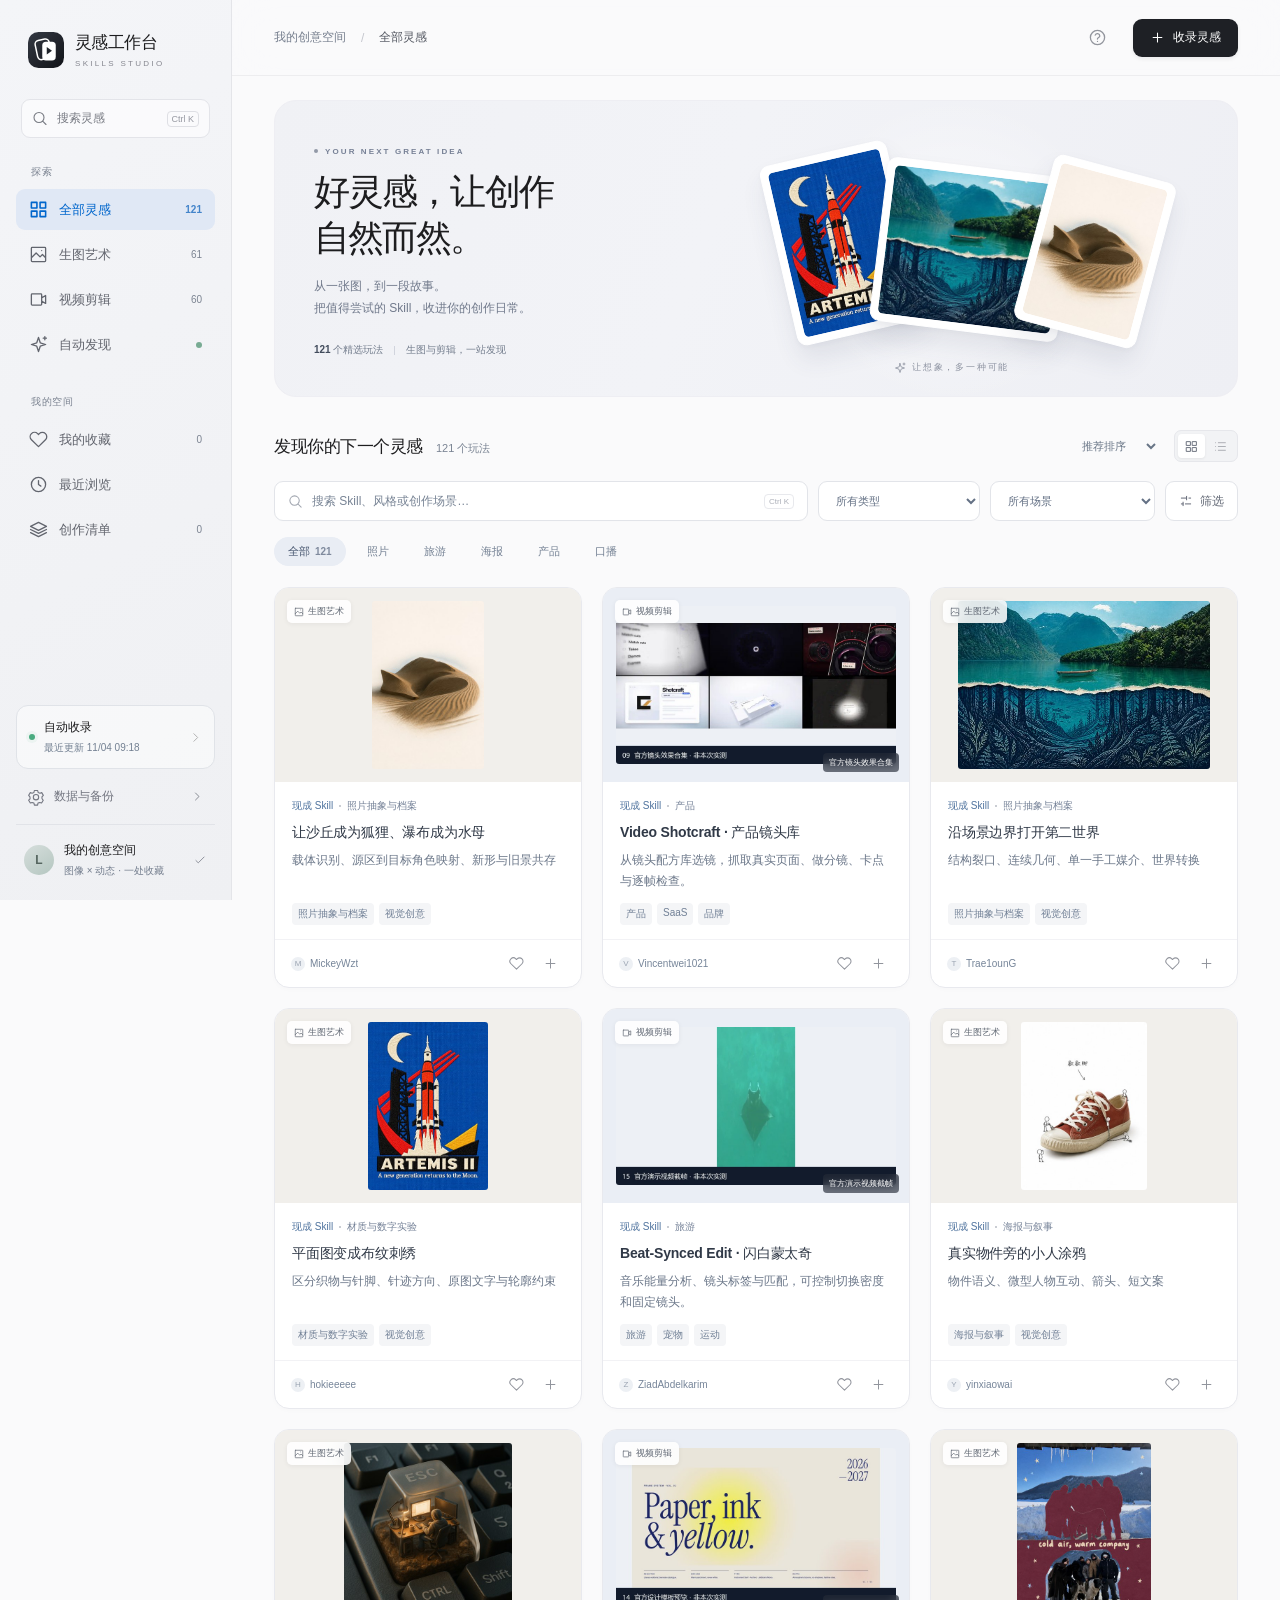
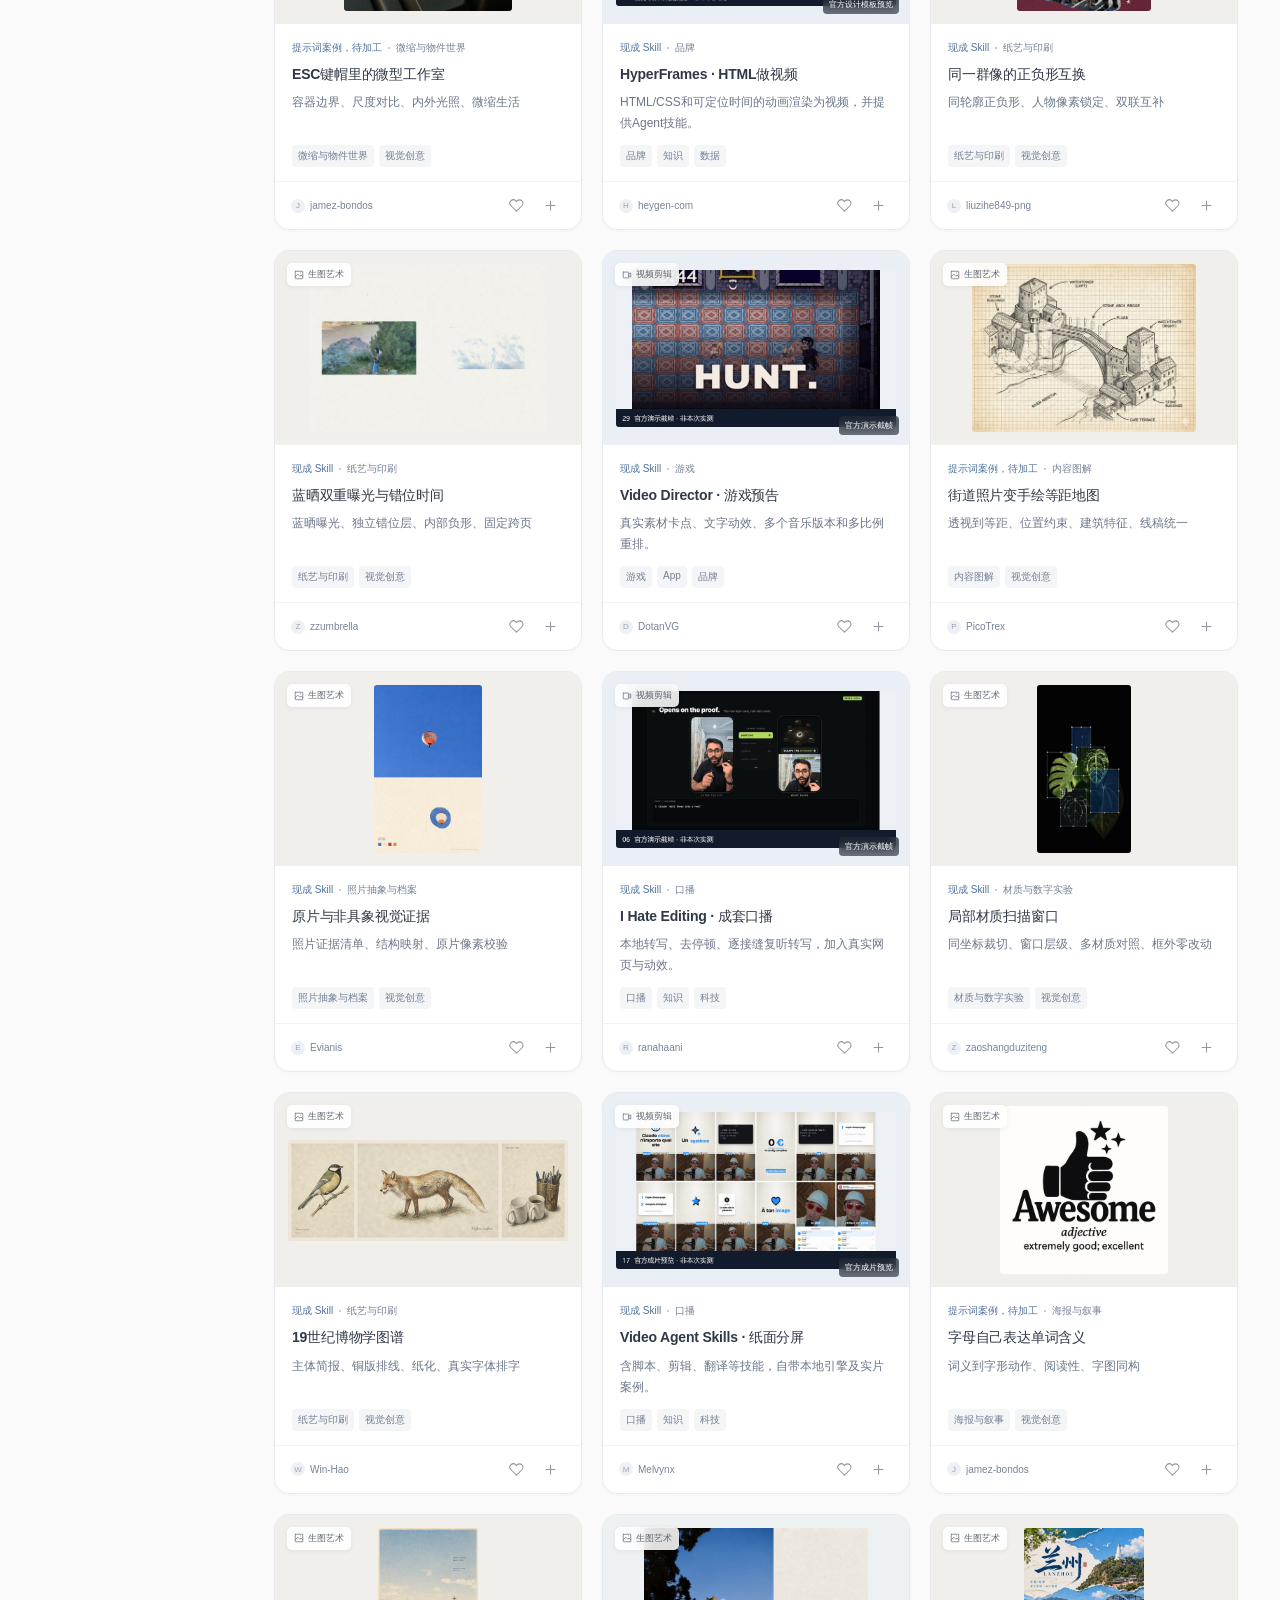
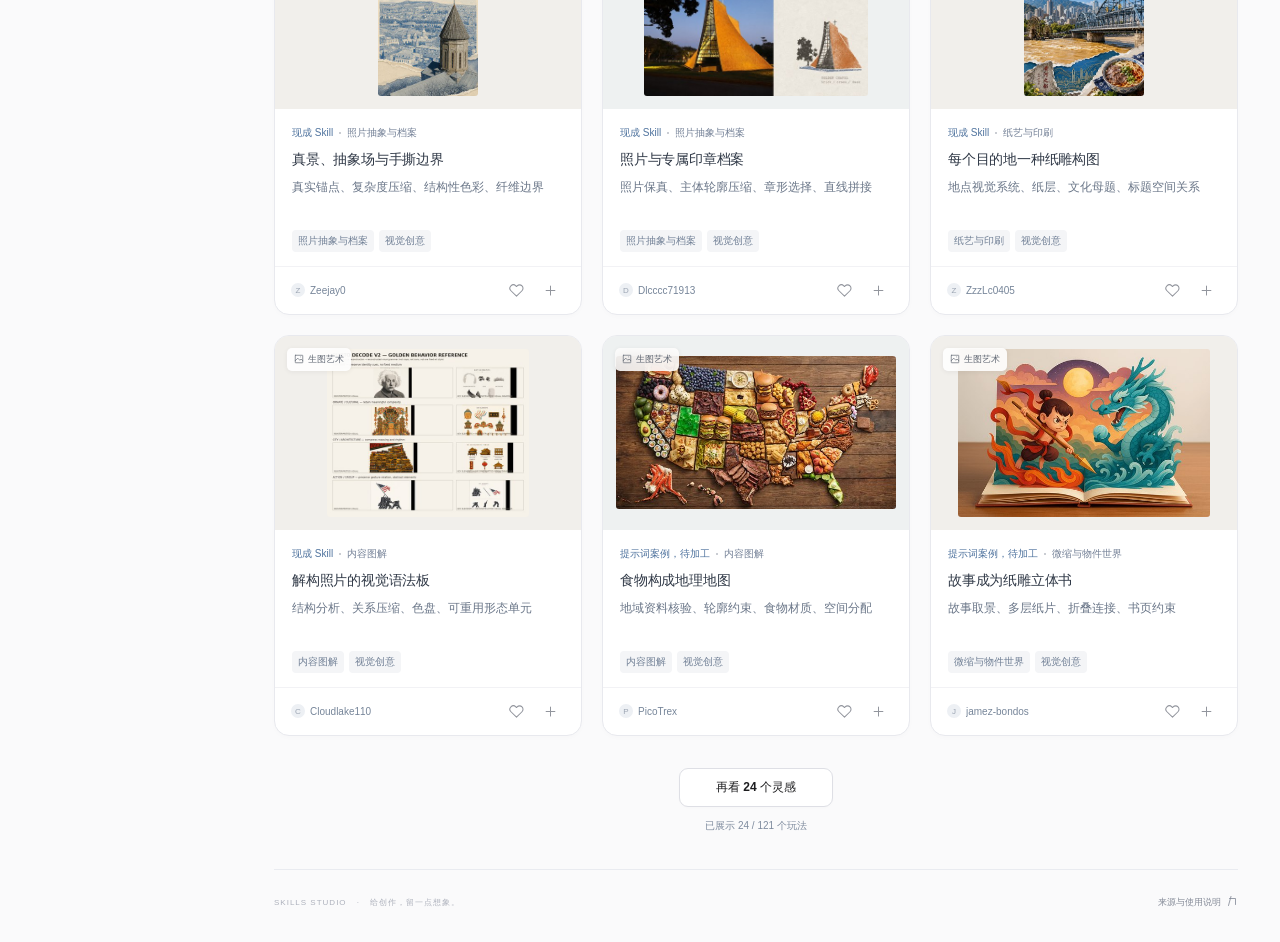
==== docs/index.html @ 3c9a27c2 "Launch Inspiration Studio: unified image and video skills library" ====
<!doctype html>
<html lang="zh-CN">
<head>
  <meta charset="utf-8"><meta name="viewport" content="width=device-width, initial-scale=1">
  <meta name="theme-color" content="#f6f7f9"><meta name="description" content="生图与视频剪辑，一站收录。发现创意，收藏灵感，把喜欢的玩法带进下一次创作。">
  <title>灵感工作台 · Skills Studio</title>
  <link rel="icon" href="assets/mark.svg" type="image/svg+xml"><link rel="stylesheet" href="styles.css">
</head>
<body>
  <a class="skip" href="#main">跳到资源列表</a>
  <div id="sidebar-backdrop"></div>
  <aside class="sidebar" id="sidebar" aria-label="工作台导航">
    <a class="brand" href="#all"><img src="assets/mark.svg" width="36" height="36" alt=""><span>灵感工作台<small>SKILLS STUDIO</small></span></a>
    <button class="nav-search" id="sidebar-search"><span data-icon="search"></span><span>搜索灵感</span><kbd>Ctrl K</kbd></button>
    <p class="nav-label">探索</p>
    <nav id="primary-nav">
      <a href="#all" data-nav="all"><span data-icon="grid"></span>全部灵感<span class="nav-count" id="count-all">—</span></a>
      <a href="#image" data-nav="image"><span data-icon="image"></span>生图艺术<span class="nav-count" id="count-image">—</span></a>
      <a href="#video" data-nav="video"><span data-icon="video"></span>视频剪辑<span class="nav-count" id="count-video">—</span></a>
      <a href="#discover" data-nav="discover"><span data-icon="sparkles"></span>自动发现<span class="discovery-dot"></span></a>
    </nav>
    <p class="nav-label">我的空间</p>
    <nav>
      <a href="#favorites" data-nav="favorites"><span data-icon="heart"></span>我的收藏<span class="nav-count" id="count-favorites">0</span></a>
      <a href="#history" data-nav="history"><span data-icon="clock"></span>最近浏览</a>
      <a href="#workflow" data-nav="workflow"><span data-icon="layers"></span>创作清单<span class="nav-count" id="count-workflow">0</span></a>
    </nav>
    <div class="sidebar-bottom">
      <button id="collector-nav" class="collector-mini"><span class="status-light"></span><span>自动收录<small id="sidebar-sync">读取运行记录…</small></span><span data-icon="chevron"></span></button>
      <button class="settings-nav" id="settings-open"><span data-icon="settings"></span>数据与备份<span data-icon="chevron"></span></button>
      <div class="workspace-id"><span class="avatar">L</span><span>我的创意空间<small>图像 × 动态 · 一处收藏</small></span><span data-icon="check"></span></div>
    </div>
  </aside>
  <div class="workspace">
    <header class="topbar">
      <div class="breadcrumbs"><button id="menu-toggle" class="icon-button mobile-menu" aria-label="打开导航" aria-expanded="false"><span data-icon="menu"></span></button><span class="crumb-root">我的创意空间</span><span class="crumb-divider">/</span><strong id="breadcrumb">全部灵感</strong></div>
      <div class="top-actions"><button class="icon-button" id="help-open" aria-label="使用帮助"><span data-icon="help"></span></button><button class="primary-button" id="add-open"><span data-icon="plus"></span>收录灵感</button></div>
    </header>
    <main id="main" tabindex="-1">
      <section class="hero" id="hero">
        <div class="hero-copy"><div class="eyebrow"><span></span> YOUR NEXT GREAT IDEA</div><h1>好灵感，让创作<br>自然而然。</h1><p>从一张图，到一段故事。<br>把值得尝试的 Skill，收进你的创作日常。</p><div class="hero-meta"><span><b id="hero-total">121</b> 个精选玩法</span><i></i><span>生图与剪辑，一站发现</span></div></div>
        <div class="hero-art" aria-label="精选灵感作品预览">
          <div class="art-orbit"></div><button class="art-card art-back" data-open="image-11" aria-label="查看布纹刺绣玩法"><img src="assets/image-11.jpg" alt="火箭刺绣海报" fetchpriority="high"></button><button class="art-card art-mid" data-open="image-23" aria-label="查看第二世界玩法"><img src="assets/image-23.jpg" alt="湖泊与抽象森林拼接作品" fetchpriority="high"></button><button class="art-card art-front" data-open="image-22" aria-label="查看沙丘与狐狸玩法"><img src="assets/image-22.jpg" alt="沙丘与狐狸的创意图像" fetchpriority="high"></button><span class="art-caption"><span data-icon="sparkles"></span> 让想象，多一种可能</span>
        </div>
      </section>
      <section class="page-heading" id="page-heading" hidden><div><p class="eyebrow" id="page-eyebrow">YOUR CREATIVE LIBRARY</p><h1 id="page-title">生图艺术</h1><p id="page-description"></p></div><button class="secondary-button" id="page-action" hidden>查看运行记录</button></section>
      <div class="collection-note" id="collection-note" hidden><span data-icon="info"></span><span id="collection-note-text"></span></div>
      <section class="library" aria-label="灵感资源">
        <div class="section-head"><div><h2 id="section-title">发现你的下一个灵感</h2><span id="result-count" aria-live="polite">正在载入…</span></div><div class="view-controls"><select id="sort" aria-label="排序方式"><option value="recommended">推荐排序</option><option value="newest">最近收录</option><option value="name">名称排序</option></select><div class="view-switch" aria-label="展示方式"><button class="active" data-view="grid" aria-label="卡片视图" aria-pressed="true"><span data-icon="grid"></span></button><button data-view="list" aria-label="列表视图" aria-pressed="false"><span data-icon="list"></span></button></div></div></div>
        <div class="filterbar"><div class="search-field"><span data-icon="search"></span><input id="search" type="search" placeholder="搜索 Skill、风格或创作场景…" aria-label="搜索资源"><kbd>Ctrl K</kbd></div><select id="kind-filter" aria-label="资源类型"><option value="">所有类型</option></select><select id="category-filter" aria-label="创作场景"><option value="">所有场景</option></select><button id="more-filters" class="filter-toggle" aria-expanded="false"><span data-icon="sliders"></span><span>筛选</span><span id="filter-dot" hidden></span></button></div>
        <div id="extra-filters" hidden><label><input id="has-image" type="checkbox">只看有样图</label><select id="review-filter" aria-label="整理状态"><option value="">所有整理状态</option><option>待筛选</option><option>值得研究</option><option>已整理</option><option>跳过</option></select><button id="reset-filters" class="text-button">重置筛选</button><button id="export-filtered" class="text-button"><span data-icon="download"></span>导出当前结果</button></div>
        <div class="topic-chips" id="topic-chips" aria-label="快捷场景筛选"></div>
        <div id="load-error" class="notice" hidden></div>
        <div class="resource-grid" id="resource-grid" aria-live="polite" aria-busy="true"><div class="skeleton"></div><div class="skeleton"></div><div class="skeleton"></div></div>
        <div class="empty-state" id="empty-state" hidden><span data-icon="search"></span><h3 id="empty-title">没有找到匹配的灵感</h3><p id="empty-description">试试其他关键词，或清除筛选条件。</p><button id="empty-action" class="secondary-button">清除筛选</button></div>
        <div class="load-more-wrap"><button class="secondary-button" id="load-more" hidden>加载更多</button><span id="loaded-count"></span></div>
      </section>
      <footer><span>SKILLS STUDIO <i>·</i> 给创作，留一点想象。</span><button class="text-button" id="footer-sources">来源与使用说明<span data-icon="arrow-up-right"></span></button></footer>
    </main>
  </div>
  <dialog aria-label="玩法详情" id="detail-dialog" class="detail-dialog"><div id="detail-content"></div></dialog>
  <dialog aria-label="效果图预览" id="image-dialog" class="image-dialog"><button class="close-button" aria-label="关闭图片预览" data-close="image-dialog"><span data-icon="close"></span></button><img id="full-image" alt=""><p id="full-image-credit"></p></dialog>
  <dialog aria-label="收录灵感" id="add-dialog" class="small-dialog"><div class="dialog-heading"><div><p class="eyebrow">SAVE SOMETHING GOOD</p><h2>把灵感留在这里。</h2></div><button class="icon-button" data-close="add-dialog" aria-label="关闭"><span data-icon="close"></span></button></div><p class="dialog-intro">收藏项目、小红书或 X 里的好创意，下次创作时随手找到。</p><form id="add-form"><label>项目 / 作品地址<input id="add-url" type="url" placeholder="https://…" required maxlength="2000"></label><label>给灵感起个名字<input id="add-title" placeholder="例如：一张旅行照片的另一种可能" required maxlength="180"></label><div class="form-row"><label>创作方向<select id="add-media"><option value="image">生图艺术</option><option value="video">视频剪辑</option></select></label><label>场景标签<input id="add-category" placeholder="如：旅行、海报" maxlength="80"></label></div><label>提示词 / 玩法<textarea id="add-prompt" rows="3" placeholder="记下你喜欢的创作方式，或下次想试的提示词。" maxlength="20000"></textarea></label><label>公开样图地址 <small>选填</small><input id="add-image" type="url" placeholder="https://…" maxlength="2000"></label><p class="form-error" id="add-error" role="alert"></p><div class="form-foot"><span>保存在当前浏览器，可随时导出</span><button class="primary-button" type="submit">保存灵感<span data-icon="arrow-right"></span></button></div></form></dialog>
  <dialog aria-label="数据与备份" id="settings-dialog" class="small-dialog"><div class="dialog-heading"><div><p class="eyebrow">YOUR SPACE, YOUR DATA</p><h2>数据与备份</h2></div><button class="icon-button" data-close="settings-dialog" aria-label="关闭"><span data-icon="close"></span></button></div><p class="dialog-intro">收藏、笔记与创作清单保存在当前浏览器。换设备或更换访问地址前，先导出一份备份。</p><div class="settings-stats" id="settings-stats"></div><div class="settings-actions"><button class="settings-row" id="export-backup"><span data-icon="download"></span><span><b>导出我的工作台</b><small>收藏、笔记、收录链接、创作清单</small></span><span data-icon="chevron"></span></button><button class="settings-row" id="import-backup"><span data-icon="upload"></span><span><b>导入备份 / 迁移旧收藏</b><small>兼容原生图图录 JSON 与旧剪辑收藏</small></span><span data-icon="chevron"></span></button><button class="settings-row" id="export-resources"><span data-icon="layers"></span><span><b>导出全部资源</b><small>完整结构化 JSON，方便后续制作 Skill</small></span><span data-icon="chevron"></span></button></div><p class="settings-tip" id="migration-status">同一访问地址下的旧版收藏会自动迁移；其他地址可通过备份文件导入。</p><input id="import-file" type="file" accept="application/json,.json" hidden></dialog>
  <dialog aria-label="收录动态" id="status-dialog" class="small-dialog"><div class="dialog-heading"><div><p class="eyebrow">AUTOMATIC DISCOVERY</p><h2>收录动态</h2></div><button class="icon-button" data-close="status-dialog" aria-label="关闭"><span data-icon="close"></span></button></div><div id="status-content"></div></dialog>
  <dialog aria-label="使用帮助" id="help-dialog" class="small-dialog"><div class="dialog-heading"><div><p class="eyebrow">A LITTLE GUIDE</p><h2>从喜欢，到开始。</h2></div><button class="icon-button" data-close="help-dialog" aria-label="关闭"><span data-icon="close"></span></button></div><div class="help-steps"><div><b>01</b><span><strong>找到适合的玩法</strong><p>按生图、剪辑或场景筛选。点击卡片，查看样图、来源和运行条件。</p></span></div><div><b>02</b><span><strong>留下灵感</strong><p>点击爱心收藏，或加入创作清单。你的笔记和整理状态会自动保存。</p></span></div><div><b>03</b><span><strong>带进下一次创作</strong><p>复制提示词，在支持相应 Skill 的智能体或工具中使用；也可以复制整份清单。</p></span></div></div><div class="notice">这里是创意资源库。样图来自原作者或明确标注的流程示意，项目依赖与验证情况可在详情查看。</div><div id="source-libraries"></div></dialog>
  <div id="toast" role="status" aria-live="polite"></div>
  <script src="app.js" defer></script>
</body></html>
---- docs/styles.css ----
@charset "UTF-8";
:root{--bg:#fafafb;--panel:#fff;--sidebar:#f2f3f6;--text:#1d1d1f;--muted:#777981;--line:#e8e9ed;--blue:#0071e3;--blue-soft:#e7f0fc;--radius:18px;--shadow:0 6px 24px #161b2712;font-family:-apple-system,BlinkMacSystemFont,"Segoe UI","PingFang SC","Microsoft YaHei",sans-serif;color:var(--text);font-synthesis:none;font-size:14px;color-scheme:light}
*{box-sizing:border-box}body{margin:0;background:var(--bg)}button,input,select,textarea{font:inherit}button,a,input,select,textarea{outline-offset:4px}button,a{-webkit-tap-highlight-color:transparent}button{cursor:pointer}button{color:inherit}a{color:inherit;text-decoration:none}button:disabled{opacity:.45;cursor:default}button:focus-visible,a:focus-visible{outline:3px solid #0071e37a}input:focus-visible,select:focus-visible,textarea:focus-visible{outline:3px solid #0071e32c;border-color:#0071e3!important}button{border:0;background:none}svg{width:19px;height:19px;display:block;stroke-width:1.65;flex-shrink:0}button svg,a svg{pointer-events:none}[data-icon]{display:inline-flex;flex-shrink:0}[hidden]{display:none!important}.skip{position:fixed;left:20px;top:-60px;z-index:300;background:#fff;padding:12px;border-radius:10px}.skip:focus{top:12px}kbd{font:10px ui-sans-serif,sans-serif;color:#9698a1;border:1px solid #dedfe4;border-radius:4px;padding:2px 4px;white-space:nowrap}
.sidebar{width:232px;position:fixed;inset:0 auto 0 0;background:linear-gradient(150deg,#f4f5f8,#eff0f3);border-right:1px solid #e4e5e9;padding:31px 16px 0;display:flex;flex-direction:column;z-index:50}.brand{display:flex;gap:11px;align-items:center;margin:0 12px 31px}.brand>span{font-size:17px;font-weight:650;letter-spacing:-.6px}.brand small{display:block;font-size:8px;font-weight:500;letter-spacing:2.3px;color:#85868f;margin-top:5px}.nav-search{display:flex;align-items:center;gap:9px;margin:0 5px 25px;padding:9px 10px;background:#ffffff9c;border:1px solid #e3e4e9;border-radius:9px;font-size:12px;color:#787b83;text-align:left}.nav-search kbd{margin-left:auto;font-size:9px}.nav-search svg{width:16px}.nav-label{font-size:10px;color:#94969d;margin:2px 15px 10px;font-weight:600;letter-spacing:.06em}.sidebar nav{display:grid;gap:4px;margin-bottom:28px}.sidebar nav a{display:flex;align-items:center;gap:11px;font-size:13px;padding:11px 13px;border-radius:9px;color:#62656e;transition:background .18s,color .18s}.sidebar nav a:hover{background:#e7e9ee;color:#222}.sidebar nav a.active{background:#e0e8f5;color:#0066cc;font-weight:600}.sidebar nav a.active svg{stroke-width:2}.nav-count{font-size:10px;margin-left:auto;font-variant-numeric:tabular-nums;color:#999ba3}.active .nav-count{color:#4384ca}.discovery-dot{margin-left:auto;width:6px;height:6px;border-radius:50%;background:#78ab93}.sidebar-bottom{margin-top:auto}.collector-mini{border:1px solid #e0e3e8;background:#ffffff70;border-radius:12px;width:100%;padding:13px 12px;display:flex;gap:9px;align-items:center;text-align:left;font-size:11px}.collector-mini small{display:block;color:#8b8e96;font-size:10px;margin-top:5px}.collector-mini>span:last-child{margin-left:auto;color:#aaa}.collector-mini svg{width:13px}.status-light{width:6px;height:6px;background:#4aab80;box-shadow:0 0 0 3px #4aab8010;border-radius:50%;flex-shrink:0}.settings-nav{display:flex;align-items:center;width:100%;gap:10px;padding:18px 12px;color:#737680;font-size:11px}.settings-nav>span:last-child{margin-left:auto}.settings-nav svg{width:16px}.settings-nav>span:last-child svg{width:12px}.workspace-id{display:flex;align-items:center;gap:10px;padding:17px 8px 22px;border-top:1px solid #e1e3e8;font-size:11px}.workspace-id small{display:block;color:#9a9ca5;font-size:9px;margin-top:5px}.workspace-id>span:last-child{margin-left:auto;color:#8b8e98}.workspace-id svg{width:14px}.avatar{height:30px;width:30px;border-radius:50%;background:linear-gradient(145deg,#d6dedc,#b4c6c0);display:grid;place-items:center;color:#55655f;font-weight:650}
.workspace{margin-left:232px;min-height:100vh}.topbar{position:sticky;top:0;z-index:40;height:76px;display:flex;align-items:center;justify-content:space-between;padding:0 42px;border-bottom:1px solid #ededef;background:#fafafbdb;backdrop-filter:blur(20px);-webkit-backdrop-filter:blur(20px)}.breadcrumbs{display:flex;gap:15px;align-items:center;font-size:11px;color:#8c8f97}.breadcrumbs strong{font-weight:500;color:#535761}.crumb-divider{color:#c4c6cd}.top-actions{display:flex;gap:20px;align-items:center}.primary-button,.secondary-button{display:inline-flex;align-items:center;justify-content:center;gap:8px;padding:10px 17px;border-radius:9px;font-size:12px;font-weight:550;transition:background .2s,transform .2s,box-shadow .2s;min-height:38px}.primary-button{background:#1e2025;color:#fff;box-shadow:0 2px 4px #10131b12}.primary-button:hover{background:#383c44;box-shadow:0 3px 9px #15192120}.primary-button:active,.secondary-button:active{transform:scale(.98)}.primary-button svg{width:15px;height:15px}.secondary-button{background:#fff;border:1px solid #dedfe5;box-shadow:0 1px 3px #151c2f04}.secondary-button:hover{background:#f2f4f7}.icon-button{width:32px;height:32px;display:grid;place-items:center;border-radius:8px;color:#92959d}.icon-button:hover{background:#e9ebef;color:#333}.mobile-menu{display:none}main{max-width:1560px;padding:0 42px;margin:auto;outline:none}.hero{display:flex;position:relative;align-items:center;justify-content:space-between;margin:24px 0 33px;padding:31px 39px 24px;min-height:288px;border-radius:22px;background:linear-gradient(112deg,#f0f1f5 0%,#f2f3f7 45%,#eeeff4 100%);overflow:hidden;border:1px solid #eeeef3}.hero-copy{position:relative;z-index:2;min-width:285px}.eyebrow{font-size:8px;letter-spacing:2.1px;color:#9195a2;font-weight:550;display:flex;align-items:center;gap:7px;margin:0 0 13px}.eyebrow>span{width:4px;height:4px;background:#9299a7;border-radius:50%}.hero h1{font-size:36px;letter-spacing:-1.9px;line-height:1.3;font-weight:650;margin:0 0 13px}.hero p{color:#858894;font-size:11px;line-height:1.85;margin:0}.hero-meta{display:flex;gap:11px;align-items:center;font-size:9px;color:#9b9eaa;margin-top:24px}.hero-meta b{color:#555a67;font-weight:600}.hero-meta i{height:9px;width:1px;background:#d1d4dd}.hero-art{position:relative;width:420px;height:240px;margin-right:24px;flex-shrink:1}.art-orbit{position:absolute;width:310px;height:310px;left:44px;top:-37px;border-radius:50%;background:radial-gradient(circle,#fff9 0,#f3f4fa00 70%)}.art-card{position:absolute;border-radius:10px;padding:7px;background:#fff;box-shadow:0 15px 25px #424c6919,0 2px 5px #343c580a;border:1px solid #fff;transition:transform .35s,box-shadow .35s}.art-card img{width:100%;height:100%;object-fit:cover;border-radius:5px;display:block}.art-back{width:130px;height:184px;left:23px;top:19px;transform:rotate(-13deg);z-index:1}.art-mid{width:189px;height:165px;left:124px;top:35px;transform:rotate(7deg);z-index:2}.art-front{width:126px;height:171px;left:278px;top:34px;transform:rotate(15deg);z-index:3}.art-card:hover{transform:rotate(0) translateY(-9px);z-index:5;box-shadow:0 18px 28px #424c692e}.art-caption{position:absolute;bottom:-2px;left:140px;font-size:9px;letter-spacing:1.8px;color:#8d93a1;display:flex;align-items:center;gap:6px}.art-caption svg{width:12px;height:12px}.page-heading{display:flex;align-items:center;justify-content:space-between;padding:41px 1px 28px;gap:20px}.page-heading h1{font-size:32px;letter-spacing:-1px;margin:0 0 12px;font-weight:650}.page-heading p:last-child{font-size:12px;color:#8a8e98;line-height:1.8;margin:0}.page-heading .eyebrow{margin-bottom:9px}.collection-note{background:#f0f5fb;color:#5b7699;padding:13px 17px;display:flex;align-items:flex-start;gap:10px;border:1px solid #e2eaf6;border-radius:10px;font-size:11px;line-height:1.8;margin-bottom:24px}.collection-note svg{width:16px;margin-top:1px}.section-head{display:flex;align-items:center;justify-content:space-between;gap:16px;margin-bottom:19px}.section-head>div:first-child{display:flex;gap:13px;align-items:baseline}.section-head h2{font-size:17px;font-weight:650;letter-spacing:-.45px;margin:0}.section-head #result-count{font-size:10px;color:#9b9da5}.view-controls{display:flex;gap:15px;align-items:center}.view-controls>select{border:0;background:transparent;color:#848894;font-size:10px;padding:6px 17px 6px 6px}.view-switch{display:flex;gap:2px;padding:3px;border:1px solid #e6e7eb;border-radius:7px;background:#f2f3f5}.view-switch button{width:27px;height:24px;border-radius:4px;display:grid;place-items:center;color:#a4a7ae}.view-switch svg{width:13px;height:13px}.view-switch .active{background:#fff;color:#5d6371;box-shadow:0 1px 3px #00000010}.filterbar{display:flex;gap:10px;align-items:center}.search-field{display:flex;gap:9px;align-items:center;flex:1;height:40px;border:1px solid #e2e4e9;background:white;border-radius:9px;padding:0 13px;box-shadow:0 1px 2px #00000002;min-width:160px}.search-field:focus-within{border-color:#9dc4ef;box-shadow:0 0 0 3px #0071e30a}.search-field>span{color:#a0a5af}.search-field svg{width:15px;height:15px}.search-field input{width:100%;min-width:0;border:0;outline:none!important;padding:0;background:transparent;color:#353b48;font-size:11px}.search-field input::placeholder{color:#a1a5af}.search-field kbd{font-size:8px;color:#acafb8;border-color:#e8e9ed}.filterbar>select{height:40px;border:1px solid #e2e4e9;background:#fff;border-radius:9px;padding:0 28px 0 13px;max-width:165px;color:#6a6f7b;font-size:10px}.filter-toggle{height:40px;border:1px solid #e2e4e9;display:flex;align-items:center;justify-content:center;gap:7px;background:#fff;border-radius:9px;padding:0 13px;font-size:11px;color:#626875;position:relative}.filter-toggle svg{width:14px;height:14px}#filter-dot{height:5px;width:5px;border-radius:50%;background:var(--blue)}#extra-filters{display:flex;flex-wrap:wrap;gap:20px;align-items:center;padding:14px;border:1px solid var(--line);border-radius:9px;margin-top:10px;background:white;font-size:11px;color:#7b8089}#extra-filters label{display:flex;gap:6px;align-items:center}input[type=checkbox]{accent-color:var(--blue)}#extra-filters select{border:1px solid var(--line);padding:5px 8px;border-radius:6px;font-size:10px;color:#777}#export-filtered{margin-left:auto}.text-button{display:inline-flex;gap:5px;align-items:center;color:#858b98;padding:4px 0;font-size:10px}.text-button:hover{color:var(--blue)}.text-button svg{width:12px;height:12px}.topic-chips{display:flex;align-items:center;gap:7px;padding:16px 0 21px;flex-wrap:wrap}.topic-chips button{font-size:10px;border:1px solid transparent;padding:6px 13px;border-radius:20px;color:#8a8e99;transition:all .18s}.topic-chips button:hover{background:#f0f1f4;color:#545c6a}.topic-chips .active{background:#e9edf4;color:#47566f;font-weight:550}.topic-chips .chip-count{opacity:.65;font-size:9px;margin-left:5px}
.resource-grid{display:grid;grid-template-columns:repeat(3,minmax(0,1fr));gap:20px}.resource-card{position:relative;min-width:0;overflow:hidden;border:1px solid #e8e9ee;border-radius:15px;background:#fff;box-shadow:0 2px 5px #1d284004;transition:transform .22s,box-shadow .22s,border-color .22s}.resource-card:hover{transform:translateY(-4px);box-shadow:0 10px 28px #19263f0c;border-color:#dfe2e9}.card-open{display:block;text-align:left;width:100%;padding:0}.card-media{height:194px;position:relative;background:#f1f2f4;overflow:hidden;padding:13px;display:flex;align-items:center;justify-content:center}.card-media img{display:block;max-width:100%;max-height:100%;object-fit:contain;border-radius:3px;transition:transform .35s}.resource-card:hover .card-media img{transform:scale(1.025)}.resource-card[data-media=image] .card-media{background:#f1efeb}.resource-card[data-media=image]:nth-child(3n+2) .card-media{background:#eef1f1}.resource-card[data-media=video] .card-media{background:#eaeef5}.media-label{position:absolute;left:12px;top:12px;font-size:8px;padding:5px 7px;border-radius:5px;color:#5e6571;background:#ffffffde;backdrop-filter:blur(8px);display:flex;align-items:center;gap:4px;box-shadow:0 1px 5px #1b243010}.media-label svg{width:10px;height:10px}.media-badge{position:absolute;bottom:10px;right:10px;max-width:80%;font-size:7px;color:#fff;background:#242b38a3;backdrop-filter:blur(5px);padding:4px 6px;border-radius:4px}.card-body{padding:17px 17px 14px}.card-meta{display:flex;gap:6px;align-items:center;color:#a3a6ae;font-size:8px;margin-bottom:8px}.card-meta .type-tag{color:#6d87a7;font-size:8px}.card-meta .type-tag.candidate{color:#ac8c5d}.card-meta .meta-dot{height:2px;width:2px;border-radius:50%;background:#b9bcc4}.card-body h3{margin:0;font-size:13px;font-weight:600;letter-spacing:-.2px;line-height:1.65;overflow:hidden;white-space:nowrap;text-overflow:ellipsis}.card-description{font-size:10px;color:#9a9da7;line-height:1.8;height:35px;display:-webkit-box;-webkit-box-orient:vertical;-webkit-line-clamp:2;overflow:hidden;margin:6px 0 11px}.card-tags{display:flex;gap:5px;overflow:hidden;height:20px}.card-tags span{font-size:8px;padding:4px 6px;border-radius:4px;color:#9298a4;background:#f4f5f7;white-space:nowrap}.card-footer{display:flex;align-items:center;justify-content:space-between;padding:9px 16px;border-top:1px solid #f2f2f5;gap:5px}.card-author{color:#a1a5ae;font-size:8px;display:flex;align-items:center;gap:5px;min-width:0}.author-avatar{width:14px;height:14px;border-radius:50%;background:#edf0f4;color:#9ba4b2;display:grid;place-items:center;font-size:7px;flex-shrink:0}.card-author .author-name{overflow:hidden;text-overflow:ellipsis;white-space:nowrap;max-width:130px}.card-author .workflow-position{font-variant-numeric:tabular-nums;color:var(--blue)}.card-actions{display:flex;gap:5px;align-items:center}.card-actions .icon-button{width:25px;height:25px}.card-actions svg{width:13px;height:13px}.card-actions .is-favorite{color:#df8298}.is-favorite svg{fill:#df82981c}.card-actions .in-workflow{color:#3c85cd}.no-preview{display:flex;flex-direction:column;align-items:center;justify-content:center;color:#a5acb6;gap:8px;width:100%;height:100%;min-height:120px;font-size:9px;background:linear-gradient(145deg,#f2f4f8,#e8ecf3);border-radius:6px}.no-preview svg{width:28px;height:28px;opacity:.5}.resource-grid.list-view{grid-template-columns:1fr;gap:10px}.list-view .resource-card{display:flex;align-items:center;border-radius:12px}.list-view .card-open{display:flex;align-items:center;flex:1;min-width:0}.list-view .card-media{width:144px;height:106px;flex-shrink:0;padding:10px}.list-view .media-label{left:7px;top:7px;padding:3px;font-size:7px}.list-view .media-badge{display:none}.list-view .card-body{padding:12px 20px;flex:1;min-width:0}.list-view .card-meta{margin-bottom:3px}.list-view .card-description{height:18px;display:block;white-space:nowrap;text-overflow:ellipsis;margin:4px 0 7px}.list-view .card-tags{height:18px}.list-view .card-footer{flex-direction:column-reverse;gap:14px;border:0;padding:12px 18px;flex-shrink:0;width:150px}.list-view .card-body h3{font-size:14px}.skeleton{height:340px;border-radius:15px;background:linear-gradient(110deg,#ecedf0 20%,#f5f5f7 40%,#ecedf0 60%);background-size:200% 100%;animation:shimmer 1.5s infinite}@keyframes shimmer{to{background-position:-200% 0}}.load-more-wrap{display:flex;flex-direction:column;align-items:center;gap:12px;padding:32px 0 24px}.load-more-wrap button{padding:10px 36px}.load-more-wrap>span{font-size:9px;color:#b1b4bd}.empty-state{text-align:center;padding:65px 16px 50px;border:1px dashed #e2e5eb;border-radius:16px;color:#9198a5}.empty-state>span{display:inline-flex;background:#eef1f6;padding:17px;border-radius:18px;color:#8e9ab0}.empty-state>span svg{width:25px;height:25px}.empty-state h3{font-size:18px;font-weight:550;color:#6a7382;margin:22px 0 9px}.empty-state p{font-size:12px;margin:0 0 22px}footer{border-top:1px solid #e9ebf0;margin-top:12px;padding:22px 0 29px;display:flex;justify-content:space-between;align-items:center;color:#adb1bc;font-size:8px;letter-spacing:1px}footer i{font-style:normal;margin:0 7px}footer .text-button{font-size:9px;letter-spacing:0}
dialog{color:var(--text);background:white;border:1px solid #e0e3e8;border-radius:21px;padding:0;box-shadow:0 30px 100px #16213a30;max-height:90vh;max-height:90dvh;outline:none;overscroll-behavior:contain}dialog[open]{animation:dialog-in .2s ease-out}dialog::backdrop{background:#242e4255;backdrop-filter:blur(7px);-webkit-backdrop-filter:blur(7px)}@keyframes dialog-in{from{opacity:0;transform:translateY(12px) scale(.985)}to{opacity:1;transform:none}}.small-dialog{width:min(540px,calc(100vw - 30px));padding:31px}.dialog-heading{display:flex;align-items:flex-start;justify-content:space-between;gap:15px}.dialog-heading .eyebrow{font-size:8px;margin:3px 0 10px}.dialog-heading h2{font-size:25px;font-weight:650;letter-spacing:-.8px;margin:0}.dialog-heading .icon-button{margin:-7px -8px 0 0}.dialog-intro{font-size:11px;color:#9298a2;line-height:1.9;margin:16px 0 23px}.small-dialog form{display:grid;gap:15px}.small-dialog form label{display:grid;gap:8px;font-size:10px;color:#737b89;font-weight:500}.small-dialog input,.small-dialog textarea,.small-dialog form select,.detail-input{border:1px solid #e0e4eb;padding:11px 12px;border-radius:8px;width:100%;background:#fafbfc;font-size:11px;color:#4c586b;resize:vertical}.small-dialog input::placeholder,.small-dialog textarea::placeholder{color:#b0b5bf}.form-row{display:grid;grid-template-columns:1fr 1fr;gap:14px}.small-dialog form label small{font-size:9px;display:inline;font-weight:400;color:#afb4bf}.form-foot{border-top:1px solid var(--line);padding-top:17px;display:flex;justify-content:space-between;gap:14px;align-items:center}.form-foot>span{font-size:9px;color:#a7aeba}.form-error{font-size:11px;color:#c56167;margin:0}.detail-dialog{width:min(1080px,calc(100vw - 40px));overflow:auto}.detail-shell{display:grid;grid-template-columns:45% 55%;min-height:650px}.detail-visual{background:#f2f3f5;padding:48px 24px 24px;display:flex;flex-direction:column;position:relative;justify-content:center;min-width:0}.detail-visual .detail-image-button{width:100%;min-height:240px;display:flex;align-items:center;justify-content:center;padding:0;flex:1}.detail-visual img{max-width:100%;max-height:540px;object-fit:contain;border-radius:5px;box-shadow:0 3px 20px #202d4610}.detail-image-hint{font-size:9px;display:flex;gap:6px;align-items:center;justify-content:center;color:#a1a8b4;margin:17px 0 8px}.detail-image-hint svg{width:12px;height:12px}.detail-credit{font-size:9px;color:#a3a9b4;line-height:1.8;word-break:break-word;margin:13px 0 0;text-align:center;max-height:60px;overflow:auto}.detail-content{padding:36px 31px 29px;min-width:0}.detail-close{position:absolute;right:13px;top:13px;z-index:2;background:#ffffffd9;border:1px solid #eceef2;backdrop-filter:blur(6px);color:#6b7585}.detail-kicker{font-size:9px;color:#7f96b4;margin-bottom:13px;display:flex;gap:7px;align-items:center}.detail-content h2{font-size:23px;letter-spacing:-.8px;line-height:1.5;margin:0 20px 10px 0;overflow-wrap:anywhere}.detail-repo{font-size:10px;color:#a1a8b4;display:block;margin:0 0 15px;overflow-wrap:anywhere}.detail-description{color:#8b94a2;font-size:11px;line-height:1.9;margin:0 0 21px}.detail-primary-actions{display:flex;gap:8px;flex-wrap:wrap;margin-bottom:24px}.detail-primary-actions .primary-button{background:var(--blue)}.detail-primary-actions .primary-button:hover{background:#087dea}.detail-primary-actions .secondary-button{font-size:10px}.detail-primary-actions svg{width:13px;height:13px}.prompt-box{background:#f6f8fc;border:1px solid #e9edf5;border-radius:11px;padding:15px;margin-bottom:20px}.prompt-box header{display:flex;align-items:center;justify-content:space-between;font-size:10px;color:#77889f;margin-bottom:9px}.prompt-box p{font-size:11px;line-height:1.9;color:#61718a;margin:0;white-space:pre-wrap;word-break:break-word}.prompt-box button{color:#4483c0;font-size:9px;display:flex;gap:5px;align-items:center}.prompt-box svg{width:12px;height:12px}.detail-section{margin-top:20px}.detail-section h3{font-size:10px;margin:0 0 9px;color:#737f91;font-weight:600;display:flex;justify-content:space-between}.detail-section p{font-size:10px;line-height:1.9;color:#99a2b1;margin:5px 0}.detail-section textarea{font-size:11px;min-height:80px;line-height:1.8}.detail-section select{background:white;border:0;font-size:9px;color:#5e8ebc}.detail-sources{margin-top:23px;padding-top:15px;border-top:1px solid #edf0f5}.detail-sources summary{font-size:10px;cursor:pointer;color:#9aa2af}.detail-sources p{font-size:9px;line-height:1.8;color:#9ba3b1;overflow-wrap:anywhere}.detail-sources a{color:#6795c7}.detail-source-links{display:flex;gap:15px;flex-wrap:wrap;margin:14px 0;font-size:10px;color:#6c91bb}.detail-source-links a{display:flex;gap:4px;align-items:center}.detail-source-links svg{width:12px;height:12px}.workflow-order{display:flex;gap:5px;align-items:center}.image-dialog{width:min(1200px,95vw);padding:30px;background:#f3f4f6;text-align:center;overflow:auto}.image-dialog img{max-height:76vh;max-width:100%;object-fit:contain}.image-dialog p{font-size:10px;color:#98a0ae;overflow-wrap:anywhere;line-height:1.8;margin-bottom:0}.close-button{position:absolute;right:12px;top:12px;background:#fff;box-shadow:var(--shadow);border-radius:50%;padding:7px;color:#7b8796}.settings-stats{display:grid;grid-template-columns:repeat(3,1fr);background:#f6f8fb;border:1px solid #eaf0f6;border-radius:11px;margin-bottom:20px;padding:18px 6px}.settings-stats>div{text-align:center;color:#99a2b0;font-size:9px}.settings-stats b{display:block;font-size:22px;color:#61748d;font-weight:500;margin-bottom:5px}.settings-actions{display:grid}.settings-row{display:flex;gap:13px;align-items:center;text-align:left;padding:17px 0;border-bottom:1px solid #edf0f5}.settings-row>span:first-child{background:#f3f6fa;padding:9px;border-radius:9px;color:#8096b3}.settings-row svg{width:17px;height:17px}.settings-row b{font-size:11px;font-weight:550;color:#6a788b}.settings-row small{font-size:9px;color:#a4adba;margin-top:6px;display:block}.settings-row>span:last-child{margin-left:auto;color:#b1b9c5}.settings-row>span:last-child svg{width:13px}.settings-row:hover b{color:var(--blue)}.settings-tip{font-size:10px;line-height:1.9;color:#a7afbd;margin:19px 0 0}.notice{padding:14px 16px;border:1px solid #e9edf4;border-radius:9px;font-size:10px;color:#8c9bb0;background:#f6f8fc;line-height:1.9;margin:13px 0 20px}.help-steps{display:grid;gap:24px;margin:29px 0}.help-steps>div{display:flex;gap:19px}.help-steps b{color:#b7c3d4;font-size:20px;font-weight:400}.help-steps strong{font-size:12px;color:#697a92;font-weight:550}.help-steps p{font-size:11px;color:#9ca8b8;line-height:1.9;margin:7px 0 0}.source-list{display:grid;gap:10px;margin-top:20px}.source-list a{font-size:10px;color:#8299b6;display:flex;align-items:center;justify-content:space-between;gap:9px;padding:9px 0;border-bottom:1px solid #eef0f5}.status-header{background:#f3f7f8;border-radius:11px;padding:18px;color:#6a8d83;display:flex;gap:11px;font-size:12px;margin:24px 0 17px;align-items:center}.status-header small{font-size:10px;display:block;color:#a3b3af;margin-top:6px}.status-rows{display:grid;gap:0}.status-rows>div{display:flex;justify-content:space-between;gap:16px;padding:11px 0;font-size:11px;color:#9da7b6;border-bottom:1px solid #eef0f5}.status-rows strong{font-size:10px;color:#73859e;font-weight:500;text-align:right}.status-errors{font-size:10px;color:#ad947d;line-height:1.9;word-break:break-word;background:#faf7f3;padding:13px;border-radius:9px;margin-top:17px}.status-errors p{margin:7px 0 0}.status-mode{font-size:10px;color:#9da9b9;line-height:1.9}.workflow-toolbar{display:flex;gap:10px;margin-bottom:23px}.workflow-toolbar .secondary-button{font-size:10px}#toast{position:fixed;bottom:29px;left:calc(50% + 116px);transform:translate(-50%,15px);opacity:0;pointer-events:none;display:flex;align-items:center;gap:13px;padding:12px 18px;border:1px solid #444c5b;background:#252d3dee;backdrop-filter:blur(15px);box-shadow:0 8px 30px #1e294426;color:#fff;border-radius:11px;font-size:11px;z-index:300;transition:opacity .2s,transform .2s;max-width:calc(100vw - 40px)}#toast.show{opacity:1;transform:translate(-50%,0)}#toast button{color:#8cbeff;white-space:nowrap;font-size:11px}.workflow-toolbar+div{margin-top:10px}
@media(min-width:1550px){.resource-grid{grid-template-columns:repeat(4,minmax(0,1fr))}.card-media{height:215px}.hero h1{font-size:42px}.hero{min-height:310px;padding-left:46px}.hero-art{margin-right:50px;transform:scale(1.08)}}
@media(max-width:1180px){.sidebar{width:210px;padding-left:12px;padding-right:12px}.workspace{margin-left:210px}.topbar{padding:0 28px}main{padding:0 28px}.hero{padding:28px;min-height:268px}.hero-art{width:330px;transform:scale(.82);transform-origin:center right;margin-right:0;margin-left:-50px}.hero h1{font-size:32px}.hero-copy{min-width:230px}.hero-meta{font-size:8px}.resource-grid{gap:15px}.card-media{height:170px}.card-body{padding:14px}.card-body h3{font-size:12px}.card-footer{padding:8px 12px}.card-author .author-name{max-width:90px}#toast{left:calc(50% + 105px)}}
@media(max-width:1000px){.resource-grid{grid-template-columns:repeat(2,minmax(0,1fr))}.hero-art{transform:scale(.7);width:270px;margin-left:-100px}.hero-copy{min-width:245px}.hero h1{font-size:31px}.hero{padding:25px}.card-media{height:194px}.detail-shell{grid-template-columns:40% 60%}.detail-content{padding:32px 24px}.section-head>div:first-child{gap:7px;flex-direction:column}.section-head h2{font-size:16px}.filterbar>select{max-width:115px}.search-field kbd{display:none}.hero-art .art-caption{display:none}}
@media(max-width:760px){.sidebar{width:232px;transform:translateX(-100%);transition:transform .22s}.workspace{margin-left:0}.sidebar.open{transform:translateX(0)}#sidebar-backdrop.open{display:block;position:fixed;inset:0;background:#2530474f;backdrop-filter:blur(3px);z-index:49}.mobile-menu{display:grid}.topbar{height:65px;padding:0 20px}.breadcrumbs{gap:10px;font-size:10px}.top-actions{gap:9px}.top-actions>.icon-button{display:none}.top-actions .primary-button{font-size:10px;padding:8px 11px;min-height:34px}main{padding:0 20px}.hero{margin-top:20px;min-height:248px;padding:26px 24px}.hero h1{font-size:31px}.hero-art{margin-right:7px}.hero-copy{min-width:250px}.hero-meta{margin-top:20px}.section-head{margin-bottom:15px}.section-head>div:first-child{gap:7px;flex-direction:column}.section-head h2{font-size:16px}.card-media{height:207px}.filterbar{gap:8px;flex-wrap:wrap}.search-field{flex-basis:100%}.search-field kbd{display:block}.filterbar>select{flex:1;max-width:none;height:35px}.filter-toggle{height:35px}.topic-chips{gap:3px;padding:13px 0 17px}.topic-chips button{padding:6px 10px}.view-controls{gap:7px}.view-controls>select{font-size:9px}.resource-grid{gap:15px}.page-heading{padding-top:28px}.page-heading h1{font-size:28px}.page-heading p:last-child{font-size:11px}.page-heading>.secondary-button{font-size:9px;padding:9px;white-space:nowrap}.detail-dialog{width:calc(100vw - 24px);max-height:94dvh}.detail-shell{grid-template-columns:1fr;min-height:0}.detail-visual{padding:24px 22px 14px;max-height:360px;min-height:220px}.detail-visual img{max-height:280px}.detail-visual .detail-image-button{min-height:170px}.detail-image-hint{margin-top:10px}.detail-credit{margin-top:5px;font-size:8px}.detail-content{padding:25px}.detail-close{position:fixed}.detail-content h2{font-size:22px}.small-dialog{padding:26px}.list-view .card-media{width:115px;height:113px}.list-view .card-body{padding:12px}.list-view .card-footer{width:60px;padding:8px}.list-view .card-author{display:none}.list-view .card-actions{flex-direction:column}.list-view .card-meta{font-size:7px}.list-view .card-body h3{font-size:12px}#toast{left:50%}footer{font-size:7px}footer .text-button{font-size:8px}.crumb-root{display:none}.crumb-divider{display:none}}
@media(max-width:500px){main{padding:0 17px}.topbar{padding:0 16px}.hero{min-height:233px;padding:25px 21px;margin-bottom:27px;border-radius:17px;overflow:hidden}.hero h1{font-size:29px}.hero p{font-size:10px}.hero .eyebrow{font-size:7px;letter-spacing:1.4px}.hero-art{position:absolute;right:-131px;top:4px;transform:scale(.48);transform-origin:center;opacity:.75}.hero-copy{min-width:0;z-index:4}.hero-meta{font-size:7px;gap:6px;margin-top:18px}.resource-grid{gap:12px}.card-media{height:155px;padding:10px}.card-body{padding:12px 11px 10px}.card-body h3{font-size:11px;line-height:1.6}.card-description{font-size:9px;height:30px;margin:6px 0 8px}.card-meta{font-size:7px;gap:4px;margin-bottom:5px}.card-meta .type-tag{font-size:7px}.card-tags{height:17px;gap:3px}.card-tags span{font-size:7px;padding:3px 5px}.card-footer{padding:6px 8px}.card-author{font-size:7px}.card-author .author-name{max-width:47px}.author-avatar{width:11px;height:11px;font-size:6px}.card-actions{gap:0}.card-actions .icon-button{width:23px;height:26px}.card-actions svg{width:12px;height:12px}.media-label{font-size:7px;padding:4px;top:8px;left:8px}.media-badge{font-size:6px;right:6px;bottom:6px;padding:3px 4px}.resource-card{border-radius:12px}.section-head h2{font-size:14px}.view-switch button{width:24px}.view-controls{gap:3px}.section-head #result-count{font-size:9px}.view-controls>select{font-size:8px;max-width:90px}.topic-chips button{font-size:9px;padding:5px 8px}.topic-chips{gap:1px}.form-foot>span{max-width:130px;font-size:8px}.form-foot .primary-button{font-size:10px;padding:9px 13px}footer{flex-direction:column;gap:9px;padding-top:20px}.small-dialog{border-radius:17px;padding:24px}.dialog-heading h2{font-size:23px}.list-view .card-media{width:90px;height:105px}.list-view .card-body{padding:9px}.list-view .card-meta{font-size:7px}.list-view .card-body h3{font-size:11px}.list-view .card-footer{width:43px;padding:4px}.list-view .card-tags span{max-width:90px;overflow:hidden;text-overflow:ellipsis}.page-heading{gap:10px}.page-heading .eyebrow{font-size:7px;letter-spacing:1px}.page-heading h1{font-size:25px}.page-heading p:last-child{font-size:10px}.settings-row b{font-size:10px}.settings-row small{font-size:8px}}
.sidebar{overflow-y:auto;scrollbar-width:thin}
@media(min-width:761px) and (max-height:780px){.sidebar{padding-top:24px}.brand{margin-bottom:22px}.nav-search{margin-bottom:17px}.sidebar nav{margin-bottom:20px;gap:2px}.sidebar nav a{padding-top:10px;padding-bottom:10px}.workspace-id{padding-bottom:16px}.settings-nav{padding-top:14px;padding-bottom:14px}}
/* Keep supporting text readable without disturbing the quiet visual hierarchy. */
.hero p{font-size:12px;color:#70798b}.hero-meta{font-size:10px;color:#727c8c}.hero-meta b{color:#424c5c}.eyebrow{color:#778196}.nav-label{color:#7a8290}.nav-count{color:#7c8492}.breadcrumbs{font-size:12px;color:#767f8e}.workspace-id{font-size:12px}.workspace-id small{font-size:10px;color:#747e8e}.collector-mini{font-size:12px}.collector-mini small{font-size:10px;color:#738092}.settings-nav{font-size:12px}.section-head #result-count{font-size:11px;color:#7a8493}.view-controls>select{font-size:11px;color:#687586}.search-field input{font-size:12px}.search-field input::placeholder{color:#788495}.filterbar>select{font-size:11px;color:#647185}.filter-toggle{font-size:12px}.topic-chips button{font-size:11px;color:#738093}.topic-chips .chip-count{font-size:10px}.card-body h3{font-size:14px;color:#303947}.card-description{font-size:12px;line-height:1.75;height:42px;color:#6b7789}.card-meta{font-size:10px;color:#748197}.card-meta .type-tag{font-size:10px;color:#4f739e}.card-tags{height:22px}.card-tags span{font-size:10px;color:#718096}.card-author{font-size:10px;color:#768599}.author-avatar{font-size:8px}.media-label{font-size:9px}.media-badge{font-size:8px}.card-actions .icon-button{width:29px;height:29px}.card-actions svg{width:15px;height:15px}.load-more-wrap>span{font-size:10px;color:#7e8b9e}.page-heading p:last-child{color:#778599}.collection-note{font-size:12px}.dialog-intro{font-size:12px;color:#748398}.small-dialog form label{font-size:11px;color:#61738b}.small-dialog input,.small-dialog textarea,.small-dialog form select{font-size:12px}.small-dialog input::placeholder,.small-dialog textarea::placeholder{color:#8b98aa}.form-foot>span{font-size:10px;color:#7e8ba0}.detail-description{font-size:12px;color:#75849b}.detail-kicker{font-size:10px;color:#5d7b9f}.detail-repo{font-size:11px;color:#7a8aa1}.detail-primary-actions .secondary-button{font-size:11px}.prompt-box header{font-size:11px;color:#607895}.prompt-box p{font-size:12px;color:#536e90}.prompt-box button{font-size:11px}.detail-section h3{font-size:11px;color:#5d738e}.detail-section p{font-size:12px;color:#798ba3}.detail-section textarea{font-size:12px;color:#526e8e}.detail-section select{font-size:10px}.detail-sources summary{font-size:11px;color:#7489a4}.detail-sources p{font-size:11px;color:#7b8fa9}.detail-source-links{font-size:11px}.detail-credit{font-size:10px;color:#7c8ca2}.detail-image-hint{font-size:10px;color:#7c8da5}.settings-stats>div{font-size:10px;color:#7c8fa7}.settings-row b{font-size:12px;color:#5a728f}.settings-row small{font-size:10px;color:#8194ad}.settings-tip{font-size:11px;color:#7d91ab}.notice{font-size:11px;color:#748ba8}.status-rows>div{font-size:12px;color:#758ba7}.status-rows strong{font-size:11px;color:#587494}.status-mode{font-size:11px;color:#7c91ad}.status-errors{font-size:11px;color:#9c795b}.help-steps p{font-size:12px;color:#7c8fa8}.help-steps strong{font-size:13px}.source-list a{font-size:11px}.settings-row:hover{background:#fafbfd}.list-view .card-description{height:21px}.list-view .card-tags{height:22px}
@media(max-width:500px){.hero p{font-size:11px}.hero-meta{font-size:8px}.card-body h3{font-size:12px}.card-description{font-size:11px;height:38px}.card-meta,.card-meta .type-tag{font-size:8px}.card-tags span{font-size:8px}.card-tags{height:20px}.card-author{font-size:8px}.card-actions .icon-button{width:25px;height:28px}.card-actions svg{width:13px;height:13px}.media-label{font-size:8px}.media-badge{font-size:7px}.view-controls>select{font-size:10px}.topic-chips button{font-size:10px}.topic-chips .chip-count{font-size:9px}.section-head #result-count{font-size:10px}.filterbar>select{font-size:11px}.card-author .author-name{max-width:40px}.list-view .card-description{height:19px}.list-view .card-tags{height:19px}}
@media(max-width:500px){.hero-art{right:0;top:59px;width:98px;height:136px;transform:none;opacity:.9}.hero-art .art-orbit,.hero-art .art-back,.hero-art .art-mid{display:none}.hero-art .art-front{width:89px;height:126px;left:0;top:0;padding:5px;transform:rotate(12deg)}.hero-copy h1{max-width:235px}.hero p{max-width:205px}.hero-meta{position:relative;z-index:5}.card-open{min-height:0}}
@media(prefers-reduced-motion:reduce){*,*::before,*::after{animation:none!important;transition:none!important;scroll-behavior:auto!important}}
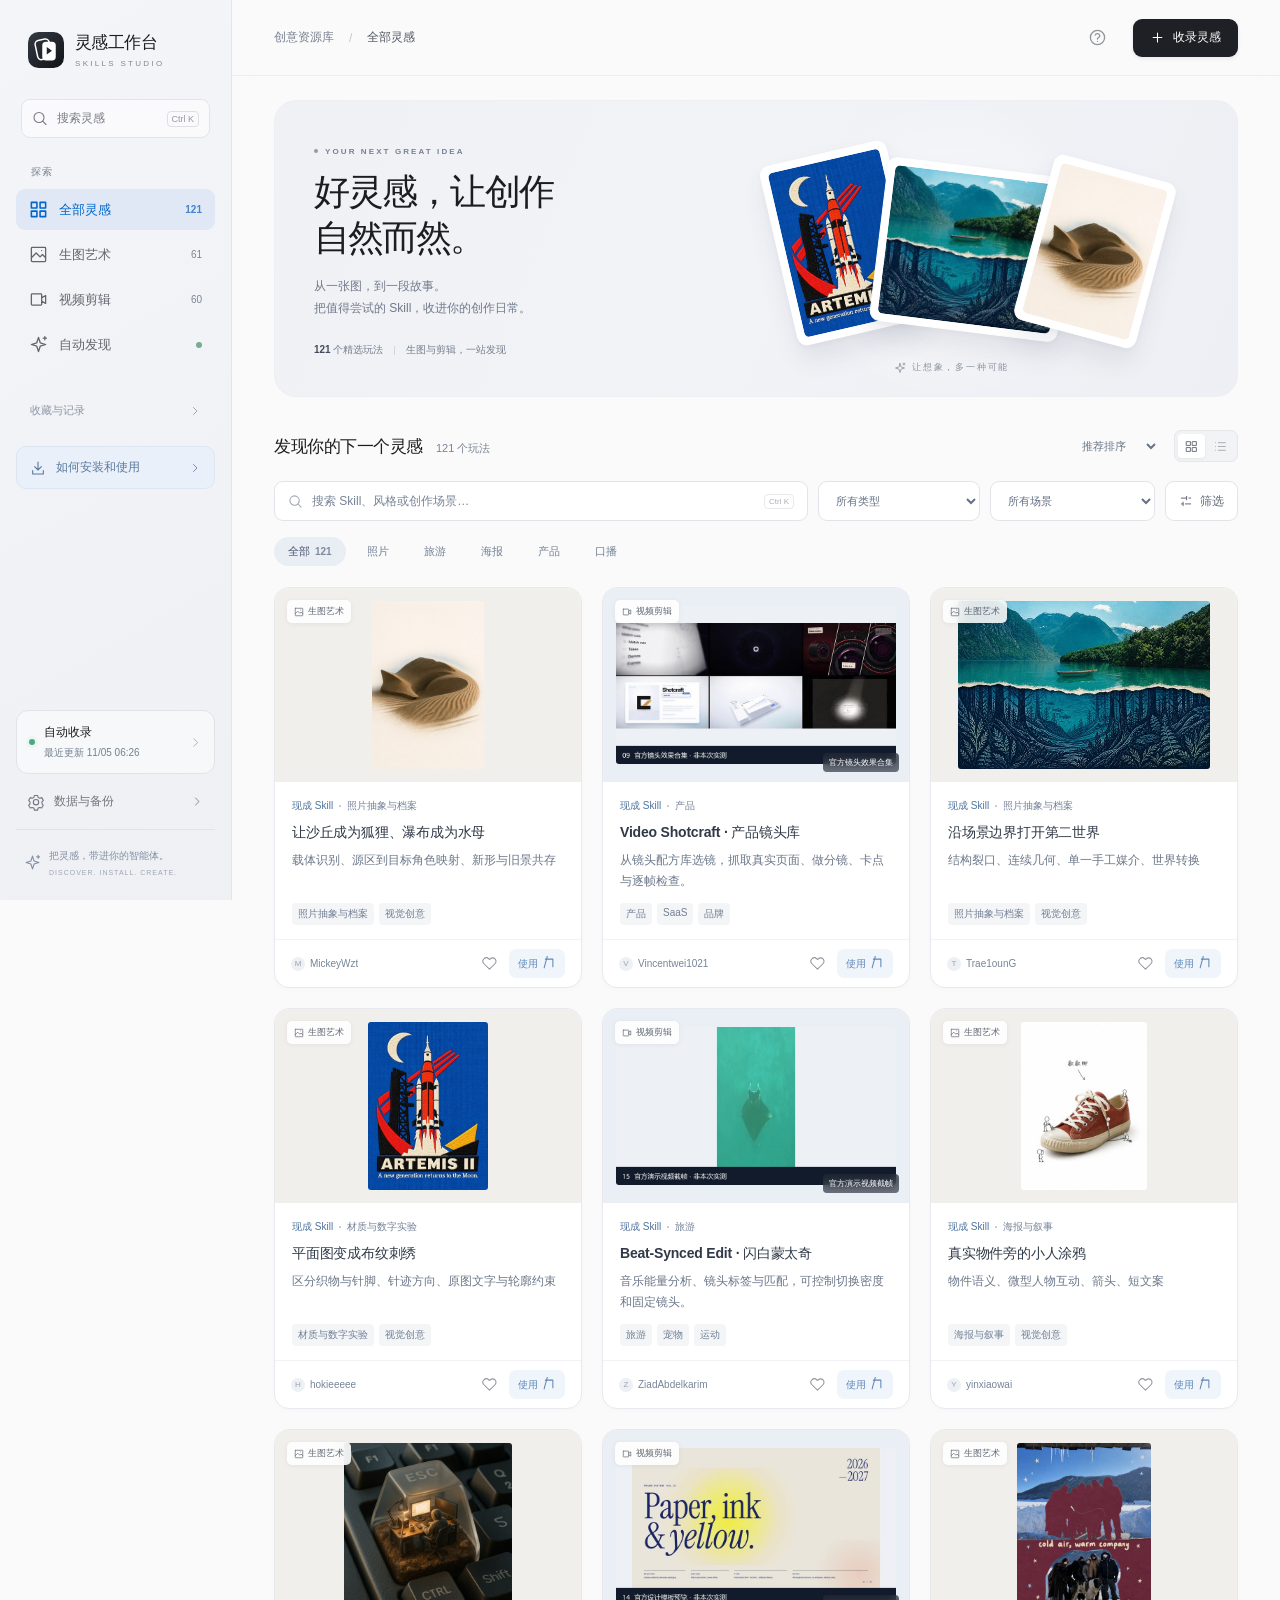
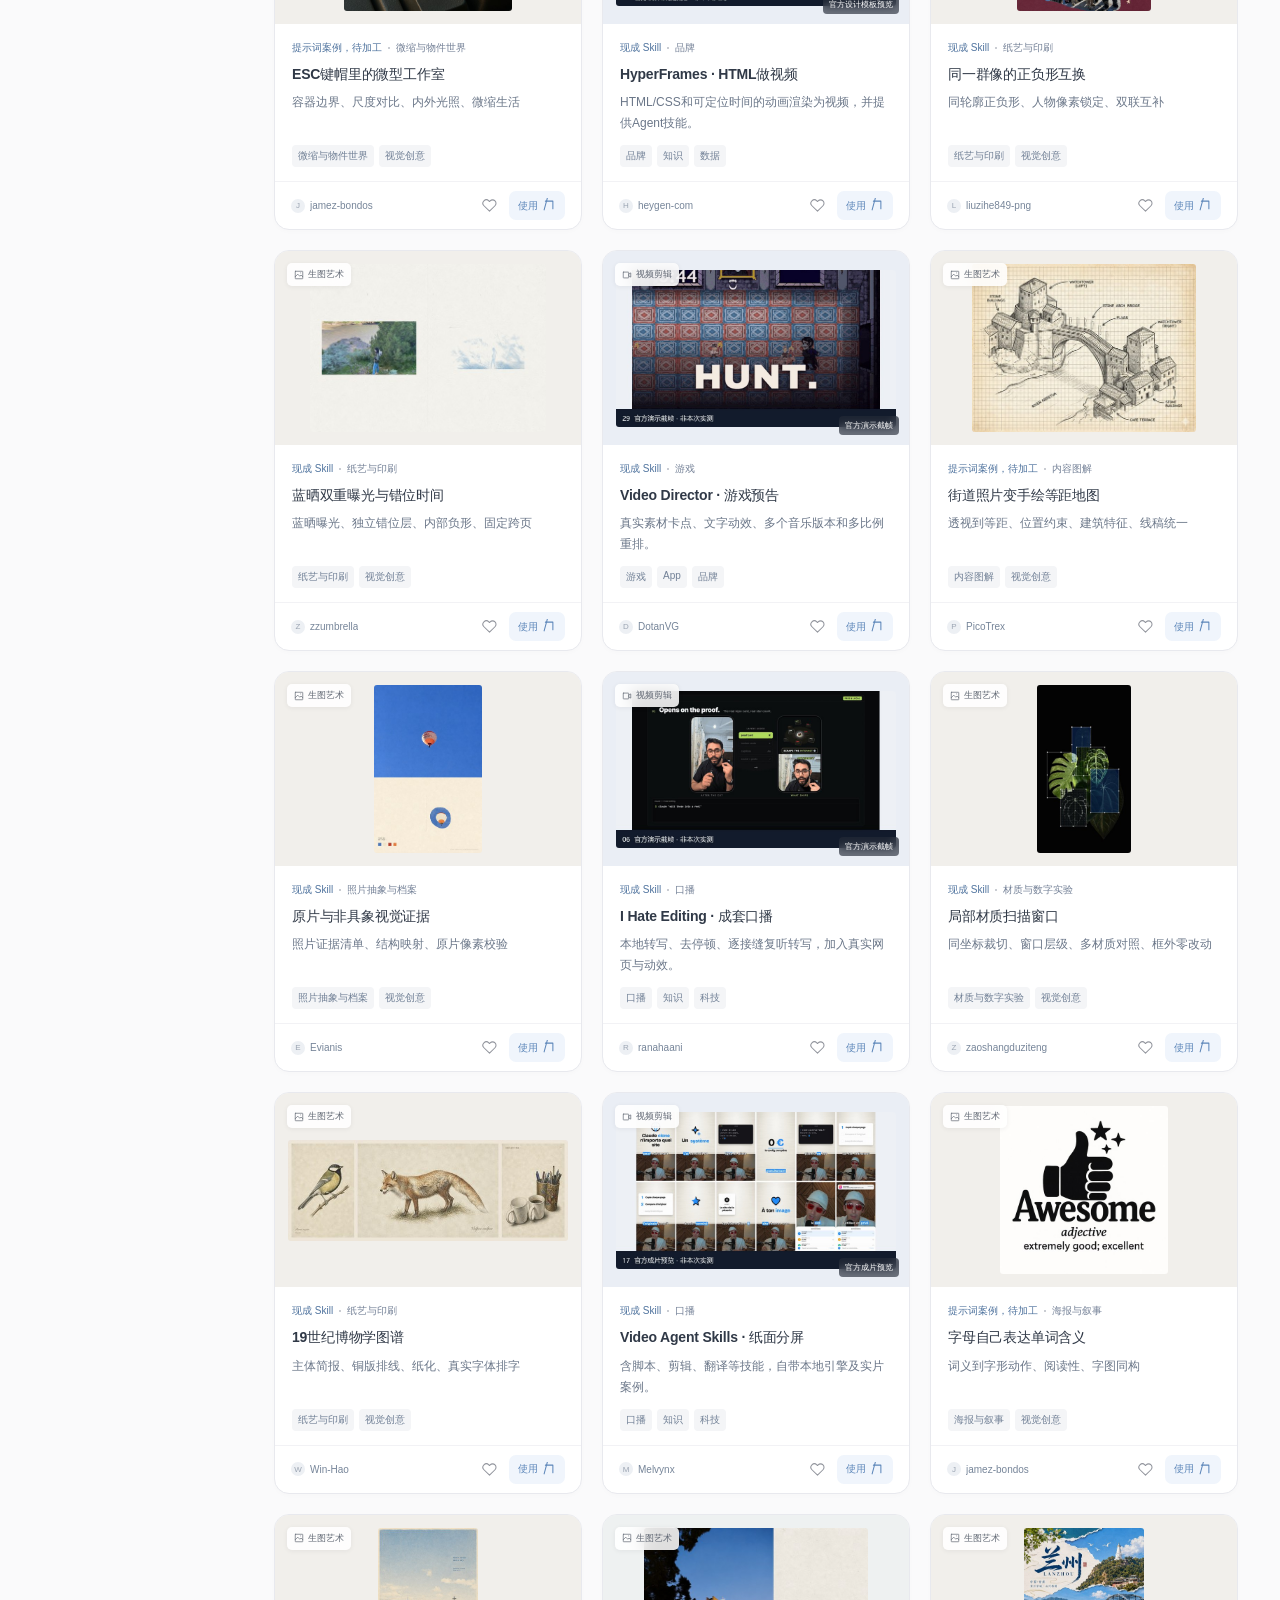
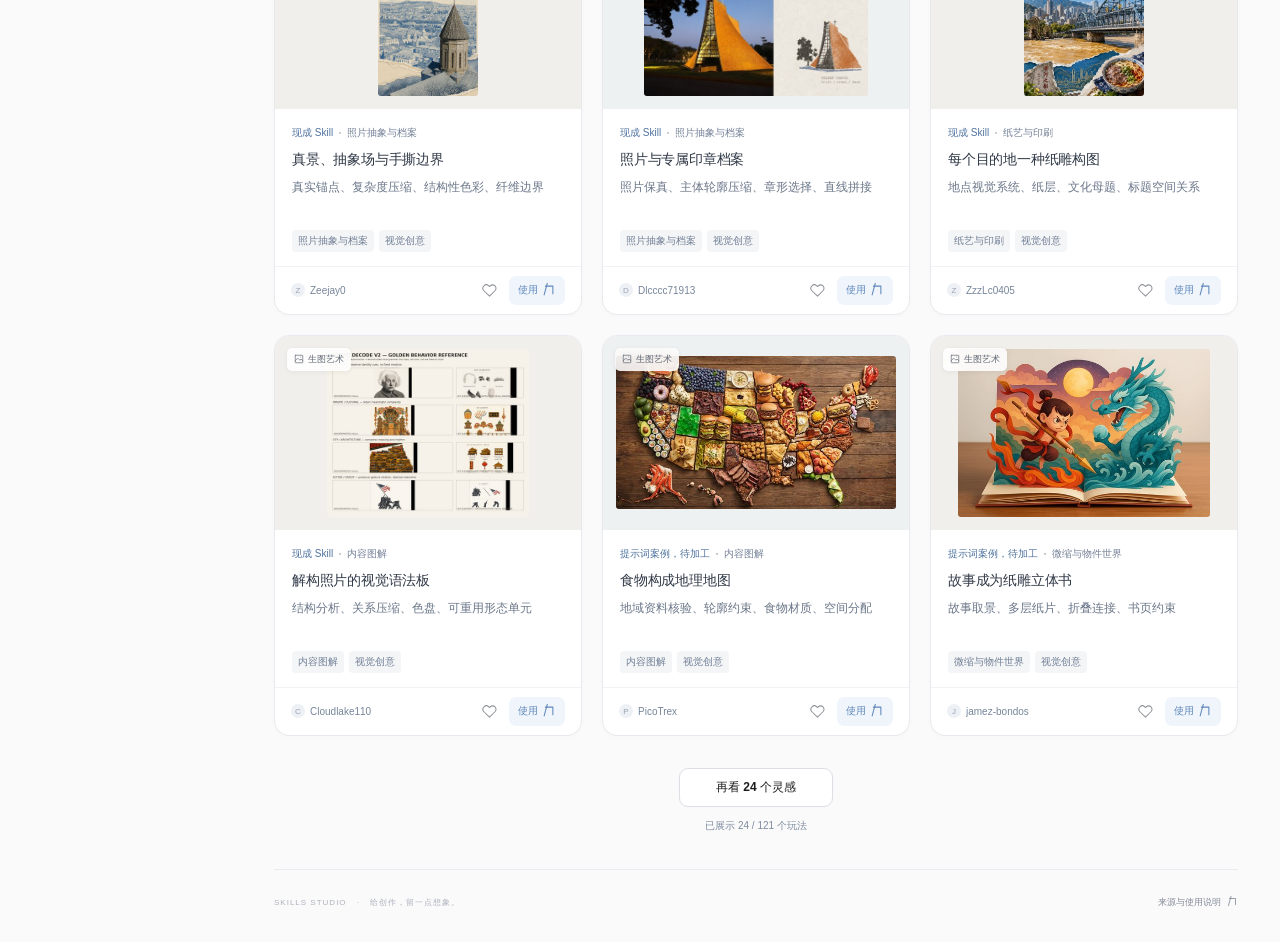
==== commit 34c6542d: "Add agent installation handoffs to inspiration cases" ====
--- a/docs/index.html
+++ b/docs/index.html
@@ -19,21 +19,23 @@
       <a href="#video" data-nav="video"><span data-icon="video"></span>视频剪辑<span class="nav-count" id="count-video">—</span></a>
       <a href="#discover" data-nav="discover"><span data-icon="sparkles"></span>自动发现<span class="discovery-dot"></span></a>
     </nav>
-    <p class="nav-label">我的空间</p>
+    <details class="personal-space"><summary>收藏与记录<span data-icon="chevron"></span></summary>
     <nav>
       <a href="#favorites" data-nav="favorites"><span data-icon="heart"></span>我的收藏<span class="nav-count" id="count-favorites">0</span></a>
       <a href="#history" data-nav="history"><span data-icon="clock"></span>最近浏览</a>
       <a href="#workflow" data-nav="workflow"><span data-icon="layers"></span>创作清单<span class="nav-count" id="count-workflow">0</span></a>
     </nav>
+    </details>
+    <button class="installation-guide-nav" id="installation-guide-open"><span data-icon="download"></span>如何安装和使用<span data-icon="chevron"></span></button>
     <div class="sidebar-bottom">
       <button id="collector-nav" class="collector-mini"><span class="status-light"></span><span>自动收录<small id="sidebar-sync">读取运行记录…</small></span><span data-icon="chevron"></span></button>
       <button class="settings-nav" id="settings-open"><span data-icon="settings"></span>数据与备份<span data-icon="chevron"></span></button>
-      <div class="workspace-id"><span class="avatar">L</span><span>我的创意空间<small>图像 × 动态 · 一处收藏</small></span><span data-icon="check"></span></div>
+      <div class="studio-signature"><span data-icon="sparkles"></span><span>把灵感，带进你的智能体。<small>DISCOVER. INSTALL. CREATE.</small></span></div>
     </div>
   </aside>
   <div class="workspace">
     <header class="topbar">
-      <div class="breadcrumbs"><button id="menu-toggle" class="icon-button mobile-menu" aria-label="打开导航" aria-expanded="false"><span data-icon="menu"></span></button><span class="crumb-root">我的创意空间</span><span class="crumb-divider">/</span><strong id="breadcrumb">全部灵感</strong></div>
+      <div class="breadcrumbs"><button id="menu-toggle" class="icon-button mobile-menu" aria-label="打开导航" aria-expanded="false"><span data-icon="menu"></span></button><span class="crumb-root">创意资源库</span><span class="crumb-divider">/</span><strong id="breadcrumb">全部灵感</strong></div>
       <div class="top-actions"><button class="icon-button" id="help-open" aria-label="使用帮助"><span data-icon="help"></span></button><button class="primary-button" id="add-open"><span data-icon="plus"></span>收录灵感</button></div>
     </header>
     <main id="main" tabindex="-1">
@@ -46,6 +48,7 @@
       <section class="page-heading" id="page-heading" hidden><div><p class="eyebrow" id="page-eyebrow">YOUR CREATIVE LIBRARY</p><h1 id="page-title">生图艺术</h1><p id="page-description"></p></div><button class="secondary-button" id="page-action" hidden>查看运行记录</button></section>
       <div class="collection-note" id="collection-note" hidden><span data-icon="info"></span><span id="collection-note-text"></span></div>
       <section class="library" aria-label="灵感资源">
+        <div class="discovery-channels" id="discovery-channels" aria-label="自动收录方向" hidden></div>
         <div class="section-head"><div><h2 id="section-title">发现你的下一个灵感</h2><span id="result-count" aria-live="polite">正在载入…</span></div><div class="view-controls"><select id="sort" aria-label="排序方式"><option value="recommended">推荐排序</option><option value="newest">最近收录</option><option value="name">名称排序</option></select><div class="view-switch" aria-label="展示方式"><button class="active" data-view="grid" aria-label="卡片视图" aria-pressed="true"><span data-icon="grid"></span></button><button data-view="list" aria-label="列表视图" aria-pressed="false"><span data-icon="list"></span></button></div></div></div>
         <div class="filterbar"><div class="search-field"><span data-icon="search"></span><input id="search" type="search" placeholder="搜索 Skill、风格或创作场景…" aria-label="搜索资源"><kbd>Ctrl K</kbd></div><select id="kind-filter" aria-label="资源类型"><option value="">所有类型</option></select><select id="category-filter" aria-label="创作场景"><option value="">所有场景</option></select><button id="more-filters" class="filter-toggle" aria-expanded="false"><span data-icon="sliders"></span><span>筛选</span><span id="filter-dot" hidden></span></button></div>
         <div id="extra-filters" hidden><label><input id="has-image" type="checkbox">只看有样图</label><select id="review-filter" aria-label="整理状态"><option value="">所有整理状态</option><option>待筛选</option><option>值得研究</option><option>已整理</option><option>跳过</option></select><button id="reset-filters" class="text-button">重置筛选</button><button id="export-filtered" class="text-button"><span data-icon="download"></span>导出当前结果</button></div>
@@ -63,7 +66,8 @@
   <dialog aria-label="收录灵感" id="add-dialog" class="small-dialog"><div class="dialog-heading"><div><p class="eyebrow">SAVE SOMETHING GOOD</p><h2>把灵感留在这里。</h2></div><button class="icon-button" data-close="add-dialog" aria-label="关闭"><span data-icon="close"></span></button></div><p class="dialog-intro">收藏项目、小红书或 X 里的好创意，下次创作时随手找到。</p><form id="add-form"><label>项目 / 作品地址<input id="add-url" type="url" placeholder="https://…" required maxlength="2000"></label><label>给灵感起个名字<input id="add-title" placeholder="例如：一张旅行照片的另一种可能" required maxlength="180"></label><div class="form-row"><label>创作方向<select id="add-media"><option value="image">生图艺术</option><option value="video">视频剪辑</option></select></label><label>场景标签<input id="add-category" placeholder="如：旅行、海报" maxlength="80"></label></div><label>提示词 / 玩法<textarea id="add-prompt" rows="3" placeholder="记下你喜欢的创作方式，或下次想试的提示词。" maxlength="20000"></textarea></label><label>公开样图地址 <small>选填</small><input id="add-image" type="url" placeholder="https://…" maxlength="2000"></label><p class="form-error" id="add-error" role="alert"></p><div class="form-foot"><span>保存在当前浏览器，可随时导出</span><button class="primary-button" type="submit">保存灵感<span data-icon="arrow-right"></span></button></div></form></dialog>
   <dialog aria-label="数据与备份" id="settings-dialog" class="small-dialog"><div class="dialog-heading"><div><p class="eyebrow">YOUR SPACE, YOUR DATA</p><h2>数据与备份</h2></div><button class="icon-button" data-close="settings-dialog" aria-label="关闭"><span data-icon="close"></span></button></div><p class="dialog-intro">收藏、笔记与创作清单保存在当前浏览器。换设备或更换访问地址前，先导出一份备份。</p><div class="settings-stats" id="settings-stats"></div><div class="settings-actions"><button class="settings-row" id="export-backup"><span data-icon="download"></span><span><b>导出我的工作台</b><small>收藏、笔记、收录链接、创作清单</small></span><span data-icon="chevron"></span></button><button class="settings-row" id="import-backup"><span data-icon="upload"></span><span><b>导入备份 / 迁移旧收藏</b><small>兼容原生图图录 JSON 与旧剪辑收藏</small></span><span data-icon="chevron"></span></button><button class="settings-row" id="export-resources"><span data-icon="layers"></span><span><b>导出全部资源</b><small>完整结构化 JSON，方便后续制作 Skill</small></span><span data-icon="chevron"></span></button></div><p class="settings-tip" id="migration-status">同一访问地址下的旧版收藏会自动迁移；其他地址可通过备份文件导入。</p><input id="import-file" type="file" accept="application/json,.json" hidden></dialog>
   <dialog aria-label="收录动态" id="status-dialog" class="small-dialog"><div class="dialog-heading"><div><p class="eyebrow">AUTOMATIC DISCOVERY</p><h2>收录动态</h2></div><button class="icon-button" data-close="status-dialog" aria-label="关闭"><span data-icon="close"></span></button></div><div id="status-content"></div></dialog>
-  <dialog aria-label="使用帮助" id="help-dialog" class="small-dialog"><div class="dialog-heading"><div><p class="eyebrow">A LITTLE GUIDE</p><h2>从喜欢，到开始。</h2></div><button class="icon-button" data-close="help-dialog" aria-label="关闭"><span data-icon="close"></span></button></div><div class="help-steps"><div><b>01</b><span><strong>找到适合的玩法</strong><p>按生图、剪辑或场景筛选。点击卡片，查看样图、来源和运行条件。</p></span></div><div><b>02</b><span><strong>留下灵感</strong><p>点击爱心收藏，或加入创作清单。你的笔记和整理状态会自动保存。</p></span></div><div><b>03</b><span><strong>带进下一次创作</strong><p>复制提示词，在支持相应 Skill 的智能体或工具中使用；也可以复制整份清单。</p></span></div></div><div class="notice">这里是创意资源库。样图来自原作者或明确标注的流程示意，项目依赖与验证情况可在详情查看。</div><div id="source-libraries"></div></dialog>
+  <dialog aria-label="使用帮助" id="help-dialog" class="small-dialog"><div class="dialog-heading"><div><p class="eyebrow">A LITTLE GUIDE</p><h2>从喜欢，到开始。</h2></div><button class="icon-button" data-close="help-dialog" aria-label="关闭"><span data-icon="close"></span></button></div><div class="help-steps"><div><b>01</b><span><strong>找到适合的玩法</strong><p>按生图、剪辑或场景筛选。点击卡片，查看样图、来源和运行条件。</p></span></div><div><b>02</b><span><strong>留下灵感</strong><p>在详情中选择智能体，带上安装请求；收藏与笔记可在「收藏与记录」中使用。</p></span></div><div><b>03</b><span><strong>带进下一次创作</strong><p>在智能体中发送安装请求，按提示提供素材。安装过的 Skill 可以直接使用案例里的提示词。</p></span></div></div><div class="notice">这里是创意资源库。样图来自原作者或明确标注的流程示意，项目依赖与验证情况可在详情查看。</div><div id="source-libraries"></div></dialog>
+  <dialog aria-label="如何安装和使用" id="installation-guide" class="small-dialog installation-guide"><div class="dialog-heading"><div><p class="eyebrow">FROM INSPIRATION TO CREATION</p><h2>看到喜欢的，就去试试。</h2></div><button class="icon-button" data-close="installation-guide" aria-label="关闭安装指南"><span data-icon="close"></span></button></div><div class="help-steps"><div><b>01</b><span><strong>打开案例，选择智能体</strong><p>在详情的「安装并使用」里选择 Codex、Cursor、Claude Code 或其他智能体。</p></span></div><div><b>02</b><span><strong>把安装请求带过去</strong><p>Codex、Cursor 支持唤起应用并预填请求；在应用中发送后才会执行。其他智能体可直接复制请求并粘贴。</p></span></div><div><b>03</b><span><strong>提供素材，开始创作</strong><p>智能体会定位对应技能、检查依赖，并告诉你需要提供什么。已有 Skill 可直接使用案例里的提示词。</p></span></div></div><div class="notice">提示词案例无需安装；工具和工作流按原项目配置。网页无法读取你的本机安装状态，完成后可在智能体里确认。</div><div class="source-list"><a href="https://learn.chatgpt.com/docs/app/commands" target="_blank" rel="noopener noreferrer">Codex 官方启动说明 ↗</a><a href="https://prod.cursor.com/docs/reference/deeplinks" target="_blank" rel="noopener noreferrer">Cursor 官方启动说明 ↗</a><a href="https://github.com/vercel-labs/skills" target="_blank" rel="noopener noreferrer">通用 Skill 安装工具 · 支持多个智能体 ↗</a></div></dialog>
   <div id="toast" role="status" aria-live="polite"></div>
-  <script src="app.js" defer></script>
+  <script src="install.js" defer></script><script src="install-ui.js" defer></script><script src="app.js" defer></script>
 </body></html>
--- a/docs/styles.css
+++ b/docs/styles.css
@@ -11,9 +11,12 @@
 @media(max-width:760px){.sidebar{width:232px;transform:translateX(-100%);transition:transform .22s}.workspace{margin-left:0}.sidebar.open{transform:translateX(0)}#sidebar-backdrop.open{display:block;position:fixed;inset:0;background:#2530474f;backdrop-filter:blur(3px);z-index:49}.mobile-menu{display:grid}.topbar{height:65px;padding:0 20px}.breadcrumbs{gap:10px;font-size:10px}.top-actions{gap:9px}.top-actions>.icon-button{display:none}.top-actions .primary-button{font-size:10px;padding:8px 11px;min-height:34px}main{padding:0 20px}.hero{margin-top:20px;min-height:248px;padding:26px 24px}.hero h1{font-size:31px}.hero-art{margin-right:7px}.hero-copy{min-width:250px}.hero-meta{margin-top:20px}.section-head{margin-bottom:15px}.section-head>div:first-child{gap:7px;flex-direction:column}.section-head h2{font-size:16px}.card-media{height:207px}.filterbar{gap:8px;flex-wrap:wrap}.search-field{flex-basis:100%}.search-field kbd{display:block}.filterbar>select{flex:1;max-width:none;height:35px}.filter-toggle{height:35px}.topic-chips{gap:3px;padding:13px 0 17px}.topic-chips button{padding:6px 10px}.view-controls{gap:7px}.view-controls>select{font-size:9px}.resource-grid{gap:15px}.page-heading{padding-top:28px}.page-heading h1{font-size:28px}.page-heading p:last-child{font-size:11px}.page-heading>.secondary-button{font-size:9px;padding:9px;white-space:nowrap}.detail-dialog{width:calc(100vw - 24px);max-height:94dvh}.detail-shell{grid-template-columns:1fr;min-height:0}.detail-visual{padding:24px 22px 14px;max-height:360px;min-height:220px}.detail-visual img{max-height:280px}.detail-visual .detail-image-button{min-height:170px}.detail-image-hint{margin-top:10px}.detail-credit{margin-top:5px;font-size:8px}.detail-content{padding:25px}.detail-close{position:fixed}.detail-content h2{font-size:22px}.small-dialog{padding:26px}.list-view .card-media{width:115px;height:113px}.list-view .card-body{padding:12px}.list-view .card-footer{width:60px;padding:8px}.list-view .card-author{display:none}.list-view .card-actions{flex-direction:column}.list-view .card-meta{font-size:7px}.list-view .card-body h3{font-size:12px}#toast{left:50%}footer{font-size:7px}footer .text-button{font-size:8px}.crumb-root{display:none}.crumb-divider{display:none}}
 @media(max-width:500px){main{padding:0 17px}.topbar{padding:0 16px}.hero{min-height:233px;padding:25px 21px;margin-bottom:27px;border-radius:17px;overflow:hidden}.hero h1{font-size:29px}.hero p{font-size:10px}.hero .eyebrow{font-size:7px;letter-spacing:1.4px}.hero-art{position:absolute;right:-131px;top:4px;transform:scale(.48);transform-origin:center;opacity:.75}.hero-copy{min-width:0;z-index:4}.hero-meta{font-size:7px;gap:6px;margin-top:18px}.resource-grid{gap:12px}.card-media{height:155px;padding:10px}.card-body{padding:12px 11px 10px}.card-body h3{font-size:11px;line-height:1.6}.card-description{font-size:9px;height:30px;margin:6px 0 8px}.card-meta{font-size:7px;gap:4px;margin-bottom:5px}.card-meta .type-tag{font-size:7px}.card-tags{height:17px;gap:3px}.card-tags span{font-size:7px;padding:3px 5px}.card-footer{padding:6px 8px}.card-author{font-size:7px}.card-author .author-name{max-width:47px}.author-avatar{width:11px;height:11px;font-size:6px}.card-actions{gap:0}.card-actions .icon-button{width:23px;height:26px}.card-actions svg{width:12px;height:12px}.media-label{font-size:7px;padding:4px;top:8px;left:8px}.media-badge{font-size:6px;right:6px;bottom:6px;padding:3px 4px}.resource-card{border-radius:12px}.section-head h2{font-size:14px}.view-switch button{width:24px}.view-controls{gap:3px}.section-head #result-count{font-size:9px}.view-controls>select{font-size:8px;max-width:90px}.topic-chips button{font-size:9px;padding:5px 8px}.topic-chips{gap:1px}.form-foot>span{max-width:130px;font-size:8px}.form-foot .primary-button{font-size:10px;padding:9px 13px}footer{flex-direction:column;gap:9px;padding-top:20px}.small-dialog{border-radius:17px;padding:24px}.dialog-heading h2{font-size:23px}.list-view .card-media{width:90px;height:105px}.list-view .card-body{padding:9px}.list-view .card-meta{font-size:7px}.list-view .card-body h3{font-size:11px}.list-view .card-footer{width:43px;padding:4px}.list-view .card-tags span{max-width:90px;overflow:hidden;text-overflow:ellipsis}.page-heading{gap:10px}.page-heading .eyebrow{font-size:7px;letter-spacing:1px}.page-heading h1{font-size:25px}.page-heading p:last-child{font-size:10px}.settings-row b{font-size:10px}.settings-row small{font-size:8px}}
 .sidebar{overflow-y:auto;scrollbar-width:thin}
+.personal-space{margin:0 0 18px}.personal-space>summary{list-style:none;display:flex;align-items:center;justify-content:space-between;padding:10px 14px;font-size:11px;color:#8c96a7;cursor:pointer}.personal-space>summary::-webkit-details-marker{display:none}.personal-space>summary svg{width:12px;height:12px;transition:transform .2s}.personal-space[open]>summary svg{transform:rotate(90deg)}.personal-space nav{margin:4px 0 2px!important}.installation-guide-nav{display:flex;align-items:center;gap:10px;padding:12px 13px;color:#59799e;border:1px solid #dce6f3;background:#eaf0f9;border-radius:10px;font-size:12px;width:100%;text-align:left;margin-bottom:24px}.installation-guide-nav>span:last-child{margin-left:auto}.installation-guide-nav svg{width:16px;height:16px}.installation-guide-nav>span:last-child svg{width:12px}.studio-signature{border-top:1px solid #e1e3e8;padding:19px 8px 24px;display:flex;align-items:center;gap:8px;font-size:10px;color:#8190a5}.studio-signature svg{width:17px;height:17px}.studio-signature small{display:block;margin-top:6px;letter-spacing:1px;font-size:7px;color:#9ca7b7}.card-use{display:flex;align-items:center;gap:3px;padding:7px 9px;background:#f0f5fc;border-radius:7px;font-size:10px;font-weight:500;color:#5c86b9}.card-use:hover{background:#e2edfc;color:#286aaf}.card-use svg{width:12px;height:12px}.installation-panel{background:linear-gradient(135deg,#f1f6fc,#f7f9fd);border:1px solid #dce6f4;border-radius:15px;padding:20px;margin:0 0 23px;scroll-margin-top:22px}.installation-heading{display:flex;gap:10px;align-items:center;margin-bottom:16px}.installation-icon{width:35px;height:35px;border-radius:10px;display:grid;place-items:center;color:#5c88bd;background:#e1ecfa;flex-shrink:0}.installation-icon svg{width:18px;height:18px}.installation-heading h3{font-size:16px;letter-spacing:-.3px;font-weight:600;color:#385575;margin:0 0 5px}.installation-heading p{font-size:9px;color:#859bb6;margin:0}.installation-heading>.text-button{margin-left:auto;white-space:nowrap;color:#7d98b8;font-size:9px}.installation-entry{padding:11px 12px;background:#ffffffa6;border:1px solid #e4ebf6;border-radius:8px;font-size:10px;line-height:1.8;color:#8094af;overflow-wrap:anywhere;margin-bottom:16px}.installation-entry>span{font-size:9px;display:block;color:#a2afc1;margin-bottom:4px}.installation-entry a{color:#5f83af;display:flex;gap:5px;align-items:flex-start}.installation-entry svg{width:11px;height:11px;margin-top:4px;flex-shrink:0}.installation-agent-label{font-size:10px;color:#7b91ad;display:block;margin-bottom:8px}#installation-agent{width:100%;border:1px solid #d6e2f2;background:#fff;border-radius:8px;font-size:12px;padding:10px 12px;color:#5b779a;min-height:39px}.installation-buttons{display:flex;flex-wrap:wrap;gap:8px;margin-top:12px}.installation-buttons>.primary-button{background:#2474c6;flex:1;font-size:12px}.installation-buttons>.primary-button:hover{background:#1664b4}.installation-buttons>.secondary-button{background:#fff;font-size:11px;padding:9px 12px;color:#6c86a7;border-color:#dce5f1}.installation-buttons svg{width:13px;height:13px}.installation-hint{font-size:10px;line-height:1.9;color:#8c9db3;margin:13px 0 0}.installation-request,.installation-terminal{margin-top:13px;padding-top:12px;border-top:1px solid #e0e8f4}.installation-request summary,.installation-terminal summary{font-size:10px;color:#7d93b1;cursor:pointer}.installation-request textarea{margin-top:12px;border:1px solid #dbe6f4;background:#fff;border-radius:8px;padding:10px;width:100%;font-size:10px;line-height:1.8;color:#738ba9;resize:vertical}.installation-terminal p{font-size:10px;line-height:1.9;color:#8d9fb7}.installation-terminal code{display:block;background:#fff;border:1px solid #e0e8f3;border-radius:8px;padding:11px;font:10px/1.8 ui-monospace,Consolas,monospace;color:#627c9e;overflow-wrap:anywhere;white-space:pre-wrap}.installation-terminal .text-button{font-size:10px;color:#5984b7;margin-top:9px}.installation-terminal>a{font-size:9px;color:#8a9fba;float:right;margin-top:14px}.detail-personal{border:1px solid #e8edf4;border-radius:10px;padding:13px 14px;margin-top:22px}.detail-personal>summary{font-size:10px;color:#8d9db2;cursor:pointer}.detail-personal-actions{display:flex;flex-wrap:wrap;gap:8px;margin-top:15px}.detail-personal-actions .secondary-button{font-size:10px;padding:8px 10px;min-height:32px}.detail-personal-actions svg{width:12px;height:12px}.detail-personal .detail-section{margin-top:16px}.detail-dialog .detail-primary-actions{margin-bottom:18px}.detail-dialog .detail-content{padding-top:32px}.installation-guide .help-steps{gap:21px}.installation-guide .notice{margin-bottom:0}@media(max-width:500px){.card-use{padding:6px;font-size:9px}.card-use svg{width:11px;height:11px}.installation-panel{padding:17px}.installation-heading h3{font-size:15px}.installation-entry{font-size:10px}.installation-buttons>.primary-button{font-size:11px;min-height:40px}.installation-buttons>.secondary-button{font-size:10px}.installation-hint{font-size:10px}.installation-request textarea{font-size:11px}.detail-content{padding:24px 20px}.installation-guide-nav{font-size:12px}.installation-terminal>a{float:none;display:block;margin-top:8px}}
 @media(min-width:761px) and (max-height:780px){.sidebar{padding-top:24px}.brand{margin-bottom:22px}.nav-search{margin-bottom:17px}.sidebar nav{margin-bottom:20px;gap:2px}.sidebar nav a{padding-top:10px;padding-bottom:10px}.workspace-id{padding-bottom:16px}.settings-nav{padding-top:14px;padding-bottom:14px}}
 /* Keep supporting text readable without disturbing the quiet visual hierarchy. */
 .hero p{font-size:12px;color:#70798b}.hero-meta{font-size:10px;color:#727c8c}.hero-meta b{color:#424c5c}.eyebrow{color:#778196}.nav-label{color:#7a8290}.nav-count{color:#7c8492}.breadcrumbs{font-size:12px;color:#767f8e}.workspace-id{font-size:12px}.workspace-id small{font-size:10px;color:#747e8e}.collector-mini{font-size:12px}.collector-mini small{font-size:10px;color:#738092}.settings-nav{font-size:12px}.section-head #result-count{font-size:11px;color:#7a8493}.view-controls>select{font-size:11px;color:#687586}.search-field input{font-size:12px}.search-field input::placeholder{color:#788495}.filterbar>select{font-size:11px;color:#647185}.filter-toggle{font-size:12px}.topic-chips button{font-size:11px;color:#738093}.topic-chips .chip-count{font-size:10px}.card-body h3{font-size:14px;color:#303947}.card-description{font-size:12px;line-height:1.75;height:42px;color:#6b7789}.card-meta{font-size:10px;color:#748197}.card-meta .type-tag{font-size:10px;color:#4f739e}.card-tags{height:22px}.card-tags span{font-size:10px;color:#718096}.card-author{font-size:10px;color:#768599}.author-avatar{font-size:8px}.media-label{font-size:9px}.media-badge{font-size:8px}.card-actions .icon-button{width:29px;height:29px}.card-actions svg{width:15px;height:15px}.load-more-wrap>span{font-size:10px;color:#7e8b9e}.page-heading p:last-child{color:#778599}.collection-note{font-size:12px}.dialog-intro{font-size:12px;color:#748398}.small-dialog form label{font-size:11px;color:#61738b}.small-dialog input,.small-dialog textarea,.small-dialog form select{font-size:12px}.small-dialog input::placeholder,.small-dialog textarea::placeholder{color:#8b98aa}.form-foot>span{font-size:10px;color:#7e8ba0}.detail-description{font-size:12px;color:#75849b}.detail-kicker{font-size:10px;color:#5d7b9f}.detail-repo{font-size:11px;color:#7a8aa1}.detail-primary-actions .secondary-button{font-size:11px}.prompt-box header{font-size:11px;color:#607895}.prompt-box p{font-size:12px;color:#536e90}.prompt-box button{font-size:11px}.detail-section h3{font-size:11px;color:#5d738e}.detail-section p{font-size:12px;color:#798ba3}.detail-section textarea{font-size:12px;color:#526e8e}.detail-section select{font-size:10px}.detail-sources summary{font-size:11px;color:#7489a4}.detail-sources p{font-size:11px;color:#7b8fa9}.detail-source-links{font-size:11px}.detail-credit{font-size:10px;color:#7c8ca2}.detail-image-hint{font-size:10px;color:#7c8da5}.settings-stats>div{font-size:10px;color:#7c8fa7}.settings-row b{font-size:12px;color:#5a728f}.settings-row small{font-size:10px;color:#8194ad}.settings-tip{font-size:11px;color:#7d91ab}.notice{font-size:11px;color:#748ba8}.status-rows>div{font-size:12px;color:#758ba7}.status-rows strong{font-size:11px;color:#587494}.status-mode{font-size:11px;color:#7c91ad}.status-errors{font-size:11px;color:#9c795b}.help-steps p{font-size:12px;color:#7c8fa8}.help-steps strong{font-size:13px}.source-list a{font-size:11px}.settings-row:hover{background:#fafbfd}.list-view .card-description{height:21px}.list-view .card-tags{height:22px}
 @media(max-width:500px){.hero p{font-size:11px}.hero-meta{font-size:8px}.card-body h3{font-size:12px}.card-description{font-size:11px;height:38px}.card-meta,.card-meta .type-tag{font-size:8px}.card-tags span{font-size:8px}.card-tags{height:20px}.card-author{font-size:8px}.card-actions .icon-button{width:25px;height:28px}.card-actions svg{width:13px;height:13px}.media-label{font-size:8px}.media-badge{font-size:7px}.view-controls>select{font-size:10px}.topic-chips button{font-size:10px}.topic-chips .chip-count{font-size:9px}.section-head #result-count{font-size:10px}.filterbar>select{font-size:11px}.card-author .author-name{max-width:40px}.list-view .card-description{height:19px}.list-view .card-tags{height:19px}}
 @media(max-width:500px){.hero-art{right:0;top:59px;width:98px;height:136px;transform:none;opacity:.9}.hero-art .art-orbit,.hero-art .art-back,.hero-art .art-mid{display:none}.hero-art .art-front{width:89px;height:126px;left:0;top:0;padding:5px;transform:rotate(12deg)}.hero-copy h1{max-width:235px}.hero p{max-width:205px}.hero-meta{position:relative;z-index:5}.card-open{min-height:0}}
 @media(prefers-reduced-motion:reduce){*,*::before,*::after{animation:none!important;transition:none!important;scroll-behavior:auto!important}}
+
+.discovery-channels{display:flex;flex-wrap:wrap;gap:8px;margin:0 0 23px}.discovery-channels button{display:flex;align-items:center;gap:8px;padding:10px 15px;border:1px solid #e1e7ef;border-radius:10px;font-size:12px;color:#7a8ba2;background:#fff}.discovery-channels svg{width:15px;height:15px}.discovery-channels button>span{font-size:10px;color:#91a1b7;padding-left:4px}.discovery-channels button.active{border-color:#bdd3ef;background:#edf4fd;color:#3a76b7}.discovery-channels button.active>span{color:#5c8fc8}.channel-status{display:flex;gap:15px;justify-content:space-between;font-size:10px;color:#8b9cb2;padding:10px 0}.channel-status b{font-weight:500;color:#667f9f}.status-errors summary{cursor:pointer}.status-mode+a{font-size:11px;color:#5385bd}@media(max-width:500px){.discovery-channels{gap:6px}.discovery-channels button{font-size:10px;padding:9px}.discovery-channels button>span{font-size:9px}.discovery-channels svg{width:13px;height:13px}}
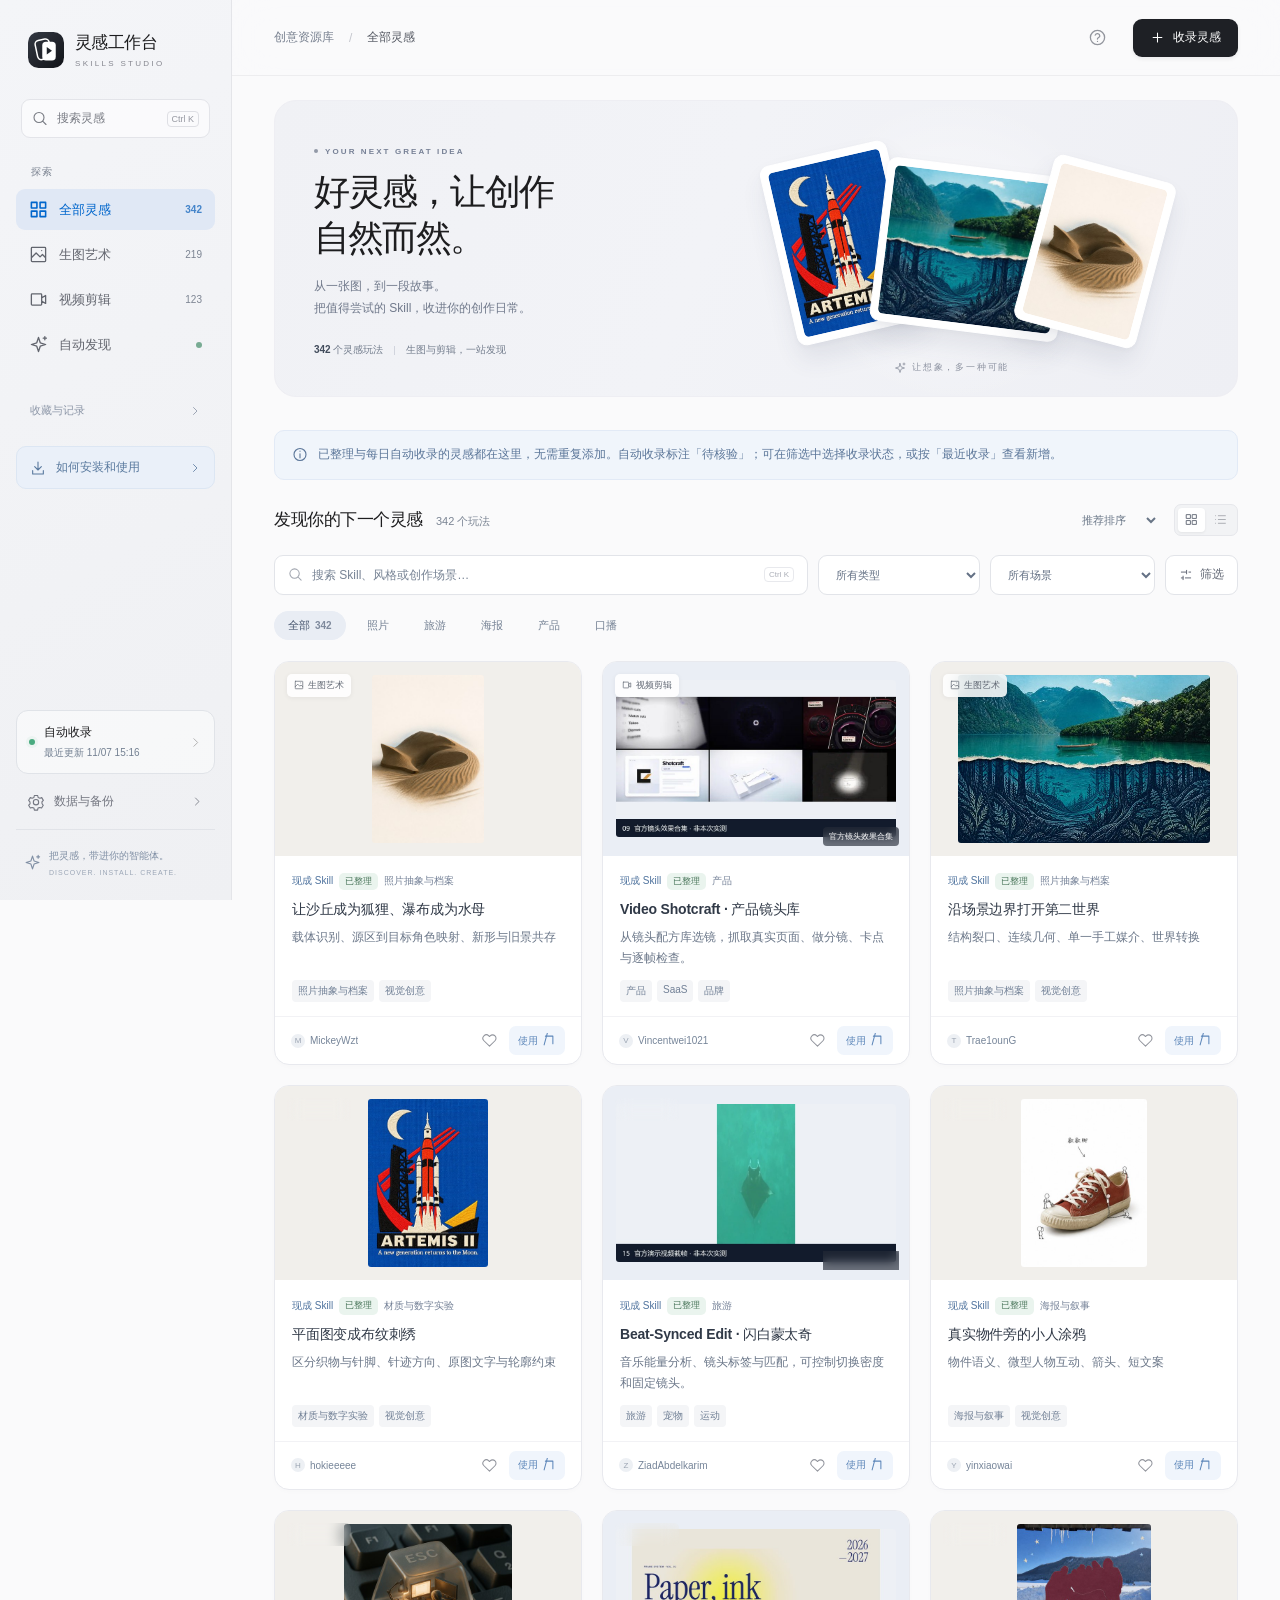
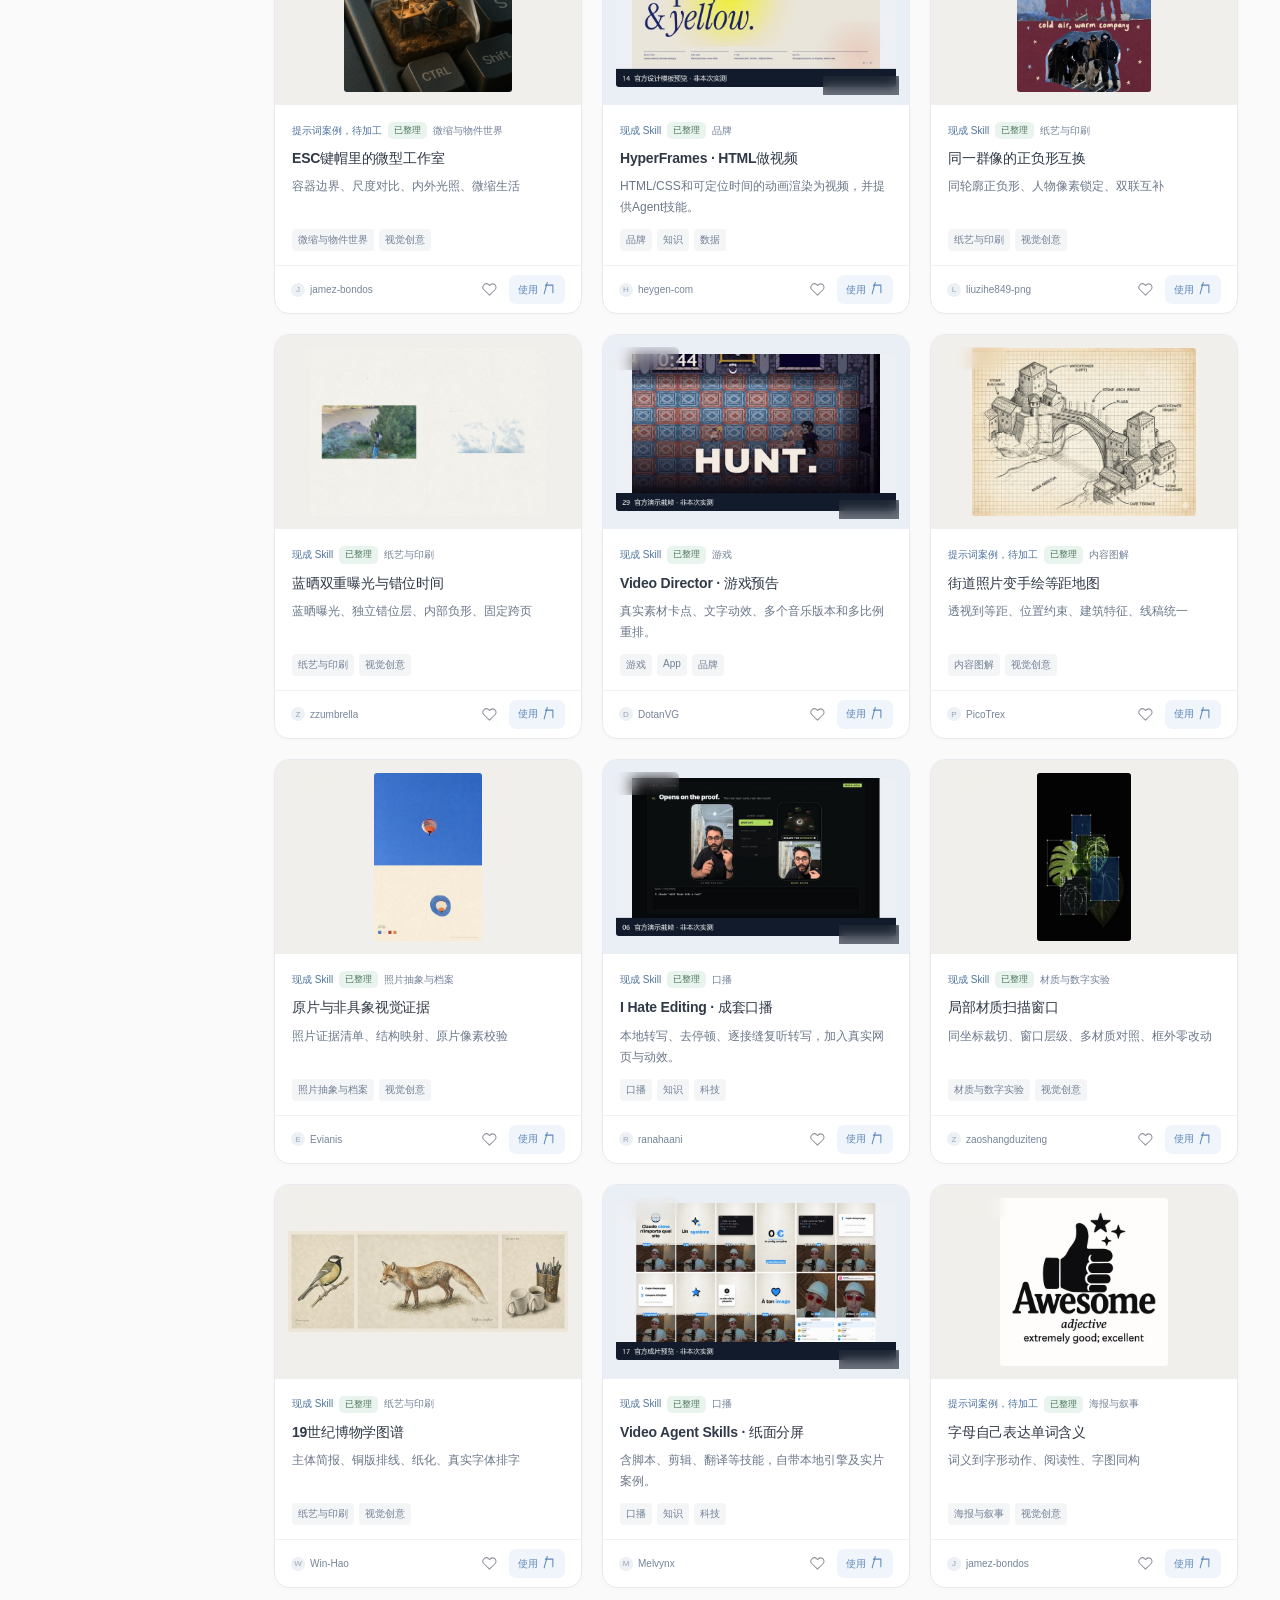
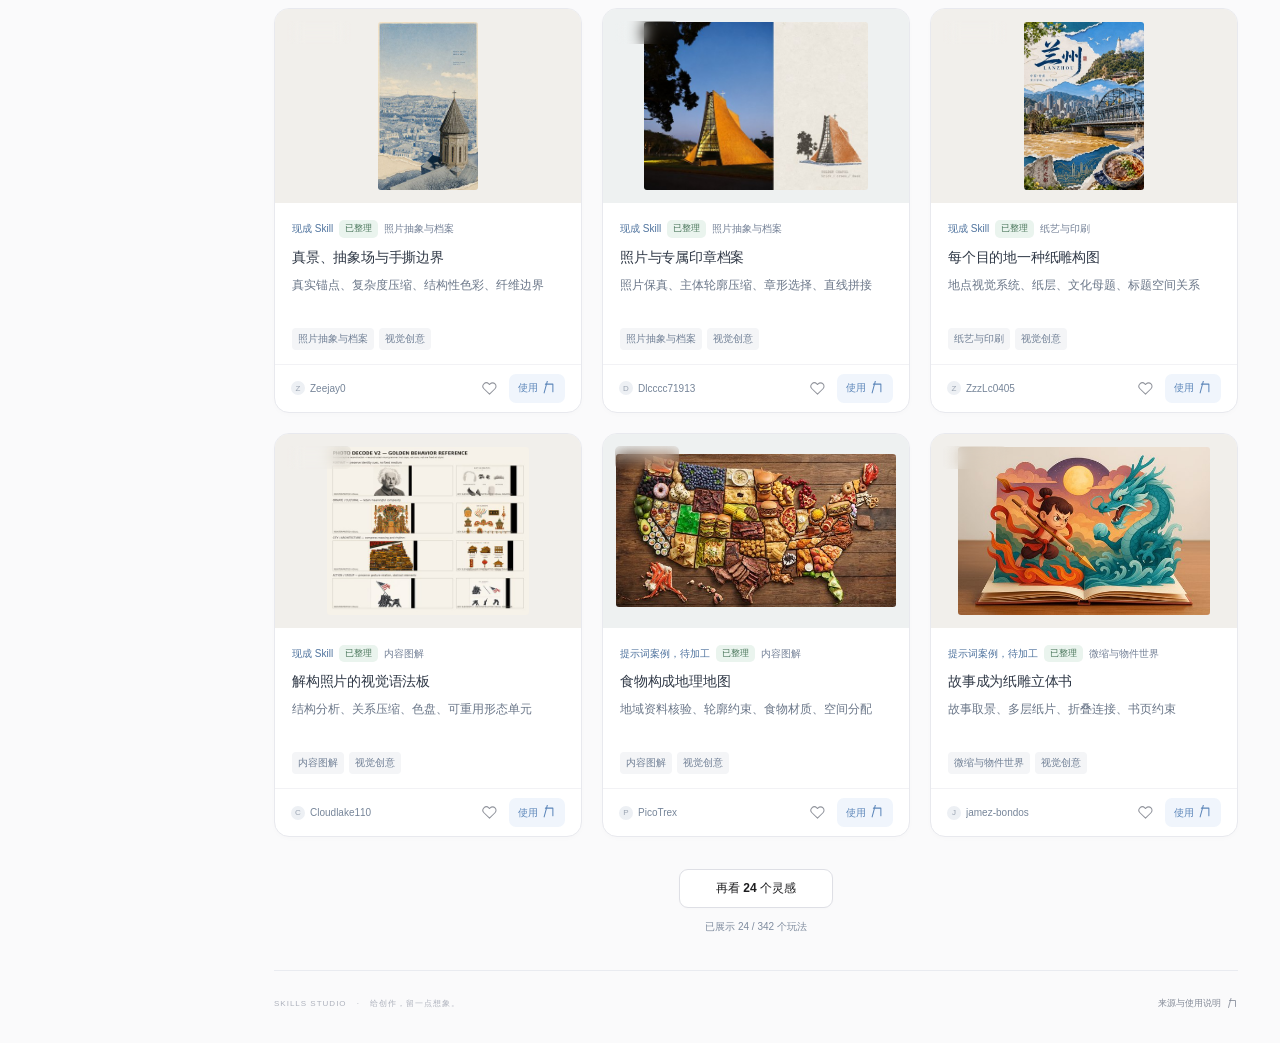
==== commit dc41cca8: "Include daily discoveries in all inspiration and media views" ====
--- a/docs/index.html
+++ b/docs/index.html
@@ -40,7 +40,7 @@
     </header>
     <main id="main" tabindex="-1">
       <section class="hero" id="hero">
-        <div class="hero-copy"><div class="eyebrow"><span></span> YOUR NEXT GREAT IDEA</div><h1>好灵感，让创作<br>自然而然。</h1><p>从一张图，到一段故事。<br>把值得尝试的 Skill，收进你的创作日常。</p><div class="hero-meta"><span><b id="hero-total">121</b> 个精选玩法</span><i></i><span>生图与剪辑，一站发现</span></div></div>
+        <div class="hero-copy"><div class="eyebrow"><span></span> YOUR NEXT GREAT IDEA</div><h1>好灵感，让创作<br>自然而然。</h1><p>从一张图，到一段故事。<br>把值得尝试的 Skill，收进你的创作日常。</p><div class="hero-meta"><span><b id="hero-total">—</b> 个灵感玩法</span><i></i><span>生图与剪辑，一站发现</span></div></div>
         <div class="hero-art" aria-label="精选灵感作品预览">
           <div class="art-orbit"></div><button class="art-card art-back" data-open="image-11" aria-label="查看布纹刺绣玩法"><img src="assets/image-11.jpg" alt="火箭刺绣海报" fetchpriority="high"></button><button class="art-card art-mid" data-open="image-23" aria-label="查看第二世界玩法"><img src="assets/image-23.jpg" alt="湖泊与抽象森林拼接作品" fetchpriority="high"></button><button class="art-card art-front" data-open="image-22" aria-label="查看沙丘与狐狸玩法"><img src="assets/image-22.jpg" alt="沙丘与狐狸的创意图像" fetchpriority="high"></button><span class="art-caption"><span data-icon="sparkles"></span> 让想象，多一种可能</span>
         </div>
@@ -51,7 +51,7 @@
         <div class="discovery-channels" id="discovery-channels" aria-label="自动收录方向" hidden></div>
         <div class="section-head"><div><h2 id="section-title">发现你的下一个灵感</h2><span id="result-count" aria-live="polite">正在载入…</span></div><div class="view-controls"><select id="sort" aria-label="排序方式"><option value="recommended">推荐排序</option><option value="newest">最近收录</option><option value="name">名称排序</option></select><div class="view-switch" aria-label="展示方式"><button class="active" data-view="grid" aria-label="卡片视图" aria-pressed="true"><span data-icon="grid"></span></button><button data-view="list" aria-label="列表视图" aria-pressed="false"><span data-icon="list"></span></button></div></div></div>
         <div class="filterbar"><div class="search-field"><span data-icon="search"></span><input id="search" type="search" placeholder="搜索 Skill、风格或创作场景…" aria-label="搜索资源"><kbd>Ctrl K</kbd></div><select id="kind-filter" aria-label="资源类型"><option value="">所有类型</option></select><select id="category-filter" aria-label="创作场景"><option value="">所有场景</option></select><button id="more-filters" class="filter-toggle" aria-expanded="false"><span data-icon="sliders"></span><span>筛选</span><span id="filter-dot" hidden></span></button></div>
-        <div id="extra-filters" hidden><label><input id="has-image" type="checkbox">只看有样图</label><select id="review-filter" aria-label="整理状态"><option value="">所有整理状态</option><option>待筛选</option><option>值得研究</option><option>已整理</option><option>跳过</option></select><button id="reset-filters" class="text-button">重置筛选</button><button id="export-filtered" class="text-button"><span data-icon="download"></span>导出当前结果</button></div>
+        <div id="extra-filters" hidden><label><input id="has-image" type="checkbox">只看有样图</label><select id="verification-filter" aria-label="收录状态"><option value="">全部收录状态</option><option value="curated">已整理</option><option value="discover">待核验</option><option value="personal">手动收录</option></select><select id="review-filter" aria-label="个人整理状态"><option value="">个人整理状态</option><option>待筛选</option><option>值得研究</option><option>已整理</option><option>跳过</option></select><button id="reset-filters" class="text-button">重置筛选</button><button id="export-filtered" class="text-button"><span data-icon="download"></span>导出当前结果</button></div>
         <div class="topic-chips" id="topic-chips" aria-label="快捷场景筛选"></div>
         <div id="load-error" class="notice" hidden></div>
         <div class="resource-grid" id="resource-grid" aria-live="polite" aria-busy="true"><div class="skeleton"></div><div class="skeleton"></div><div class="skeleton"></div></div>
@@ -66,7 +66,7 @@
   <dialog aria-label="收录灵感" id="add-dialog" class="small-dialog"><div class="dialog-heading"><div><p class="eyebrow">SAVE SOMETHING GOOD</p><h2>把灵感留在这里。</h2></div><button class="icon-button" data-close="add-dialog" aria-label="关闭"><span data-icon="close"></span></button></div><p class="dialog-intro">收藏项目、小红书或 X 里的好创意，下次创作时随手找到。</p><form id="add-form"><label>项目 / 作品地址<input id="add-url" type="url" placeholder="https://…" required maxlength="2000"></label><label>给灵感起个名字<input id="add-title" placeholder="例如：一张旅行照片的另一种可能" required maxlength="180"></label><div class="form-row"><label>创作方向<select id="add-media"><option value="image">生图艺术</option><option value="video">视频剪辑</option></select></label><label>场景标签<input id="add-category" placeholder="如：旅行、海报" maxlength="80"></label></div><label>提示词 / 玩法<textarea id="add-prompt" rows="3" placeholder="记下你喜欢的创作方式，或下次想试的提示词。" maxlength="20000"></textarea></label><label>公开样图地址 <small>选填</small><input id="add-image" type="url" placeholder="https://…" maxlength="2000"></label><p class="form-error" id="add-error" role="alert"></p><div class="form-foot"><span>保存在当前浏览器，可随时导出</span><button class="primary-button" type="submit">保存灵感<span data-icon="arrow-right"></span></button></div></form></dialog>
   <dialog aria-label="数据与备份" id="settings-dialog" class="small-dialog"><div class="dialog-heading"><div><p class="eyebrow">YOUR SPACE, YOUR DATA</p><h2>数据与备份</h2></div><button class="icon-button" data-close="settings-dialog" aria-label="关闭"><span data-icon="close"></span></button></div><p class="dialog-intro">收藏、笔记与创作清单保存在当前浏览器。换设备或更换访问地址前，先导出一份备份。</p><div class="settings-stats" id="settings-stats"></div><div class="settings-actions"><button class="settings-row" id="export-backup"><span data-icon="download"></span><span><b>导出我的工作台</b><small>收藏、笔记、收录链接、创作清单</small></span><span data-icon="chevron"></span></button><button class="settings-row" id="import-backup"><span data-icon="upload"></span><span><b>导入备份 / 迁移旧收藏</b><small>兼容原生图图录 JSON 与旧剪辑收藏</small></span><span data-icon="chevron"></span></button><button class="settings-row" id="export-resources"><span data-icon="layers"></span><span><b>导出全部资源</b><small>完整结构化 JSON，方便后续制作 Skill</small></span><span data-icon="chevron"></span></button></div><p class="settings-tip" id="migration-status">同一访问地址下的旧版收藏会自动迁移；其他地址可通过备份文件导入。</p><input id="import-file" type="file" accept="application/json,.json" hidden></dialog>
   <dialog aria-label="收录动态" id="status-dialog" class="small-dialog"><div class="dialog-heading"><div><p class="eyebrow">AUTOMATIC DISCOVERY</p><h2>收录动态</h2></div><button class="icon-button" data-close="status-dialog" aria-label="关闭"><span data-icon="close"></span></button></div><div id="status-content"></div></dialog>
-  <dialog aria-label="使用帮助" id="help-dialog" class="small-dialog"><div class="dialog-heading"><div><p class="eyebrow">A LITTLE GUIDE</p><h2>从喜欢，到开始。</h2></div><button class="icon-button" data-close="help-dialog" aria-label="关闭"><span data-icon="close"></span></button></div><div class="help-steps"><div><b>01</b><span><strong>找到适合的玩法</strong><p>按生图、剪辑或场景筛选。点击卡片，查看样图、来源和运行条件。</p></span></div><div><b>02</b><span><strong>留下灵感</strong><p>在详情中选择智能体，带上安装请求；收藏与笔记可在「收藏与记录」中使用。</p></span></div><div><b>03</b><span><strong>带进下一次创作</strong><p>在智能体中发送安装请求，按提示提供素材。安装过的 Skill 可以直接使用案例里的提示词。</p></span></div></div><div class="notice">这里是创意资源库。样图来自原作者或明确标注的流程示意，项目依赖与验证情况可在详情查看。</div><div id="source-libraries"></div></dialog>
+  <dialog aria-label="使用帮助" id="help-dialog" class="small-dialog"><div class="dialog-heading"><div><p class="eyebrow">A LITTLE GUIDE</p><h2>从喜欢，到开始。</h2></div><button class="icon-button" data-close="help-dialog" aria-label="关闭"><span data-icon="close"></span></button></div><div class="help-steps"><div><b>01</b><span><strong>找到适合的玩法</strong><p>全部灵感包含已整理与每日自动收录的案例，也可按生图、剪辑或收录状态筛选。待核验案例尚未逐项验证；点击卡片查看来源和运行条件。</p></span></div><div><b>02</b><span><strong>留下灵感</strong><p>在详情中选择智能体，带上安装请求；收藏与笔记可在「收藏与记录」中使用。</p></span></div><div><b>03</b><span><strong>带进下一次创作</strong><p>在智能体中发送安装请求，按提示提供素材。安装过的 Skill 可以直接使用案例里的提示词。</p></span></div></div><div class="notice">这里是创意资源库。样图来自原作者或明确标注的流程示意，项目依赖与验证情况可在详情查看。</div><div id="source-libraries"></div></dialog>
   <dialog aria-label="如何安装和使用" id="installation-guide" class="small-dialog installation-guide"><div class="dialog-heading"><div><p class="eyebrow">FROM INSPIRATION TO CREATION</p><h2>看到喜欢的，就去试试。</h2></div><button class="icon-button" data-close="installation-guide" aria-label="关闭安装指南"><span data-icon="close"></span></button></div><div class="help-steps"><div><b>01</b><span><strong>打开案例，选择智能体</strong><p>在详情的「安装并使用」里选择 Codex、Cursor、Claude Code 或其他智能体。</p></span></div><div><b>02</b><span><strong>把安装请求带过去</strong><p>Codex、Cursor 支持唤起应用并预填请求；在应用中发送后才会执行。其他智能体可直接复制请求并粘贴。</p></span></div><div><b>03</b><span><strong>提供素材，开始创作</strong><p>智能体会定位对应技能、检查依赖，并告诉你需要提供什么。已有 Skill 可直接使用案例里的提示词。</p></span></div></div><div class="notice">提示词案例无需安装；工具和工作流按原项目配置。网页无法读取你的本机安装状态，完成后可在智能体里确认。</div><div class="source-list"><a href="https://learn.chatgpt.com/docs/app/commands" target="_blank" rel="noopener noreferrer">Codex 官方启动说明 ↗</a><a href="https://prod.cursor.com/docs/reference/deeplinks" target="_blank" rel="noopener noreferrer">Cursor 官方启动说明 ↗</a><a href="https://github.com/vercel-labs/skills" target="_blank" rel="noopener noreferrer">通用 Skill 安装工具 · 支持多个智能体 ↗</a></div></dialog>
   <div id="toast" role="status" aria-live="polite"></div>
   <script src="install.js" defer></script><script src="install-ui.js" defer></script><script src="app.js" defer></script>
--- a/docs/styles.css
+++ b/docs/styles.css
@@ -20,3 +20,6 @@
 @media(prefers-reduced-motion:reduce){*,*::before,*::after{animation:none!important;transition:none!important;scroll-behavior:auto!important}}
 
 .discovery-channels{display:flex;flex-wrap:wrap;gap:8px;margin:0 0 23px}.discovery-channels button{display:flex;align-items:center;gap:8px;padding:10px 15px;border:1px solid #e1e7ef;border-radius:10px;font-size:12px;color:#7a8ba2;background:#fff}.discovery-channels svg{width:15px;height:15px}.discovery-channels button>span{font-size:10px;color:#91a1b7;padding-left:4px}.discovery-channels button.active{border-color:#bdd3ef;background:#edf4fd;color:#3a76b7}.discovery-channels button.active>span{color:#5c8fc8}.channel-status{display:flex;gap:15px;justify-content:space-between;font-size:10px;color:#8b9cb2;padding:10px 0}.channel-status b{font-weight:500;color:#667f9f}.status-errors summary{cursor:pointer}.status-mode+a{font-size:11px;color:#5385bd}@media(max-width:500px){.discovery-channels{gap:6px}.discovery-channels button{font-size:10px;padding:9px}.discovery-channels button>span{font-size:9px}.discovery-channels svg{width:13px;height:13px}}
+
+/* Collection status remains visible in every library view. */
+.collection-badge{display:inline-flex;align-items:center;flex:none;padding:2px 6px;border-radius:5px;line-height:1.5;font-size:9px;font-weight:500;white-space:nowrap}.collection-badge.pending{background:#fff4e3;color:#94621f}.collection-badge.curated{background:#eaf4ee;color:#4a765b}.collection-badge.personal{background:#eff1f5;color:#697386}.card-meta .type-tag{min-width:0;overflow:hidden;text-overflow:ellipsis;white-space:nowrap}.card-meta .meta-category{min-width:0;overflow:hidden;text-overflow:ellipsis;white-space:nowrap}.detail-kicker{flex-wrap:wrap}
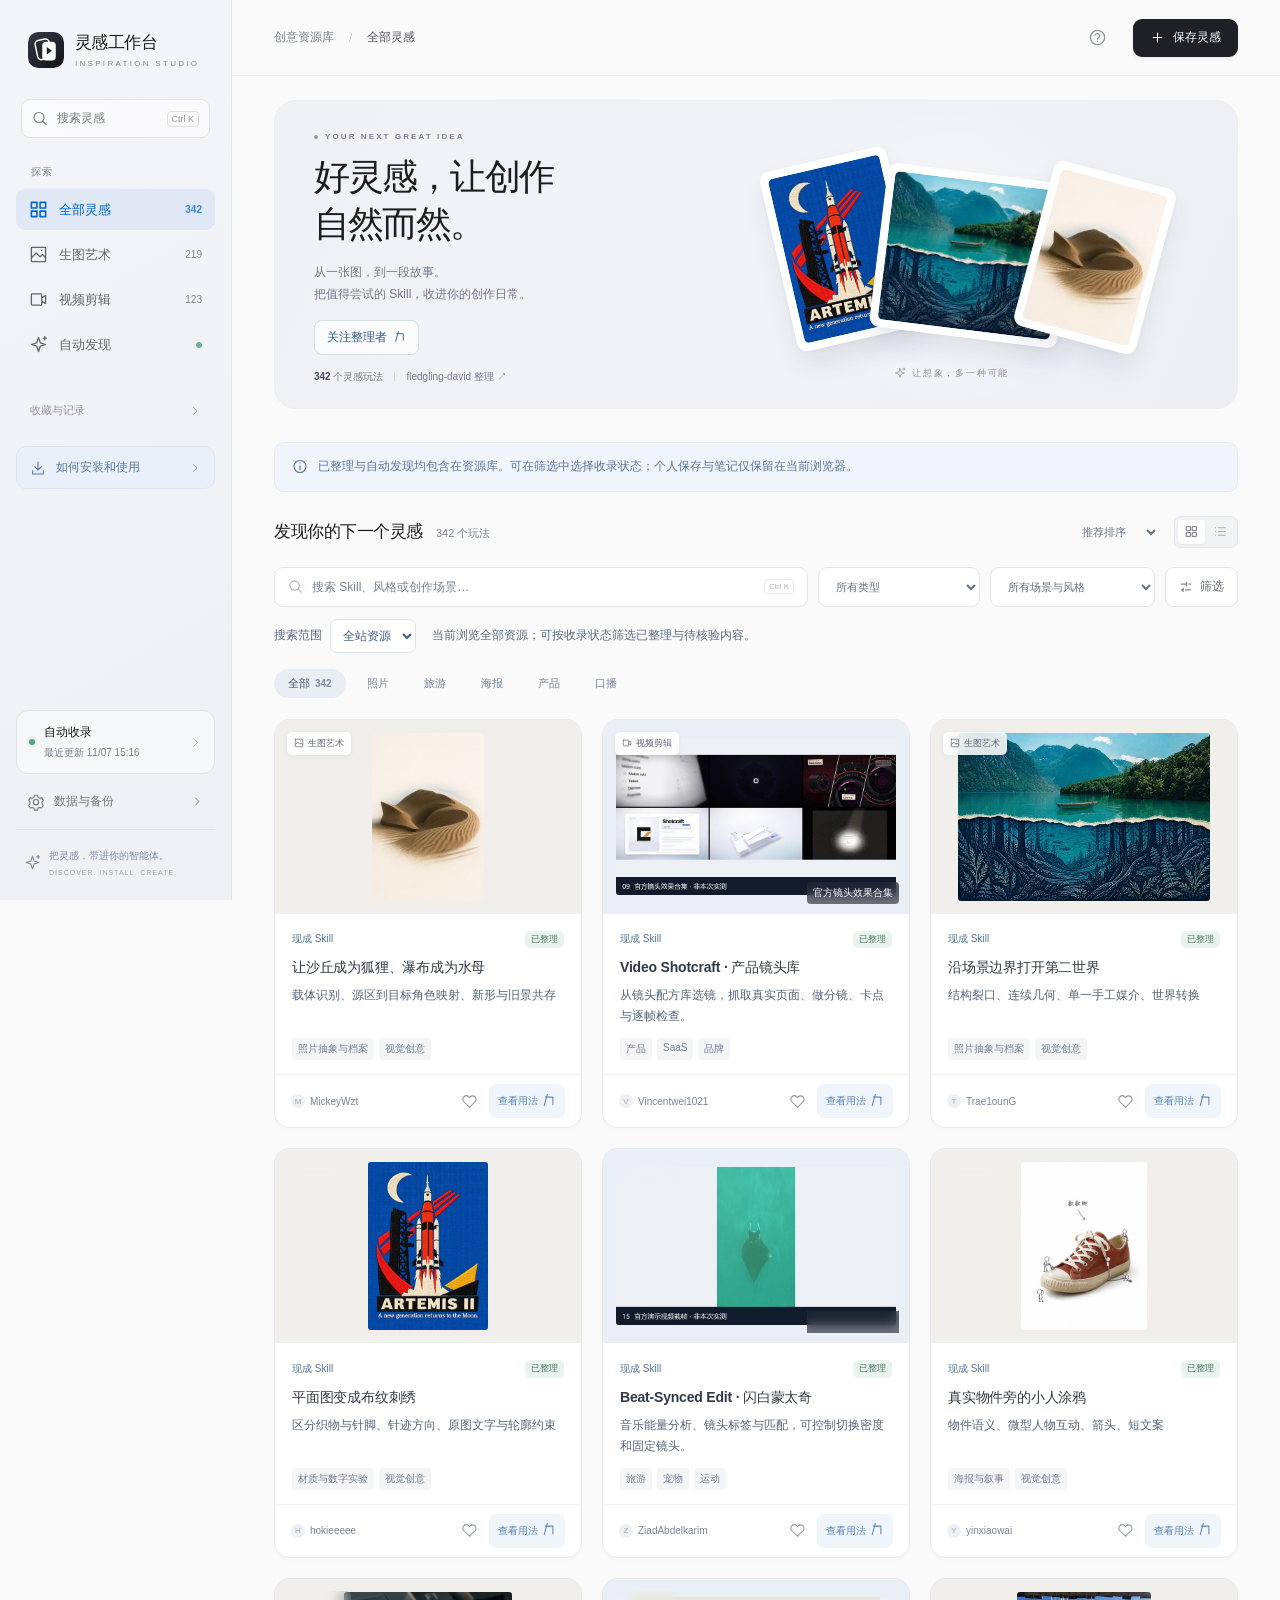
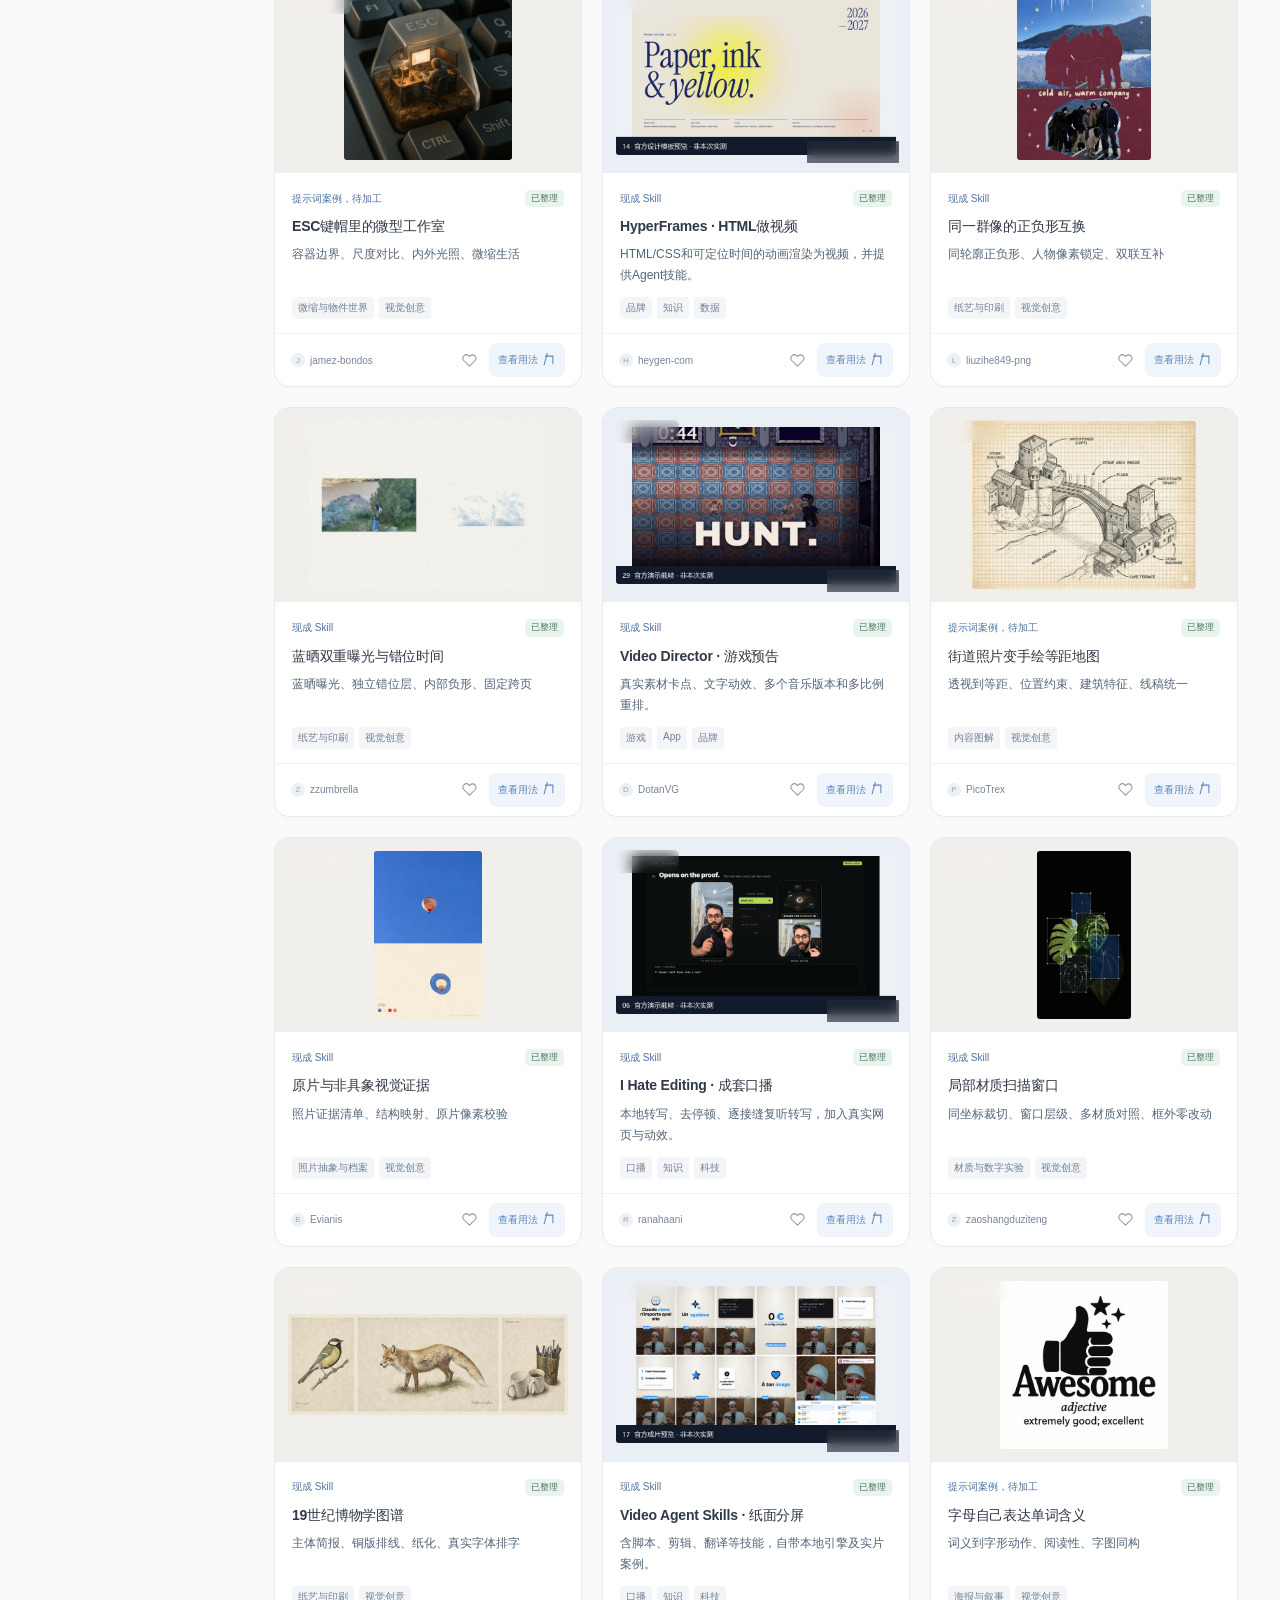
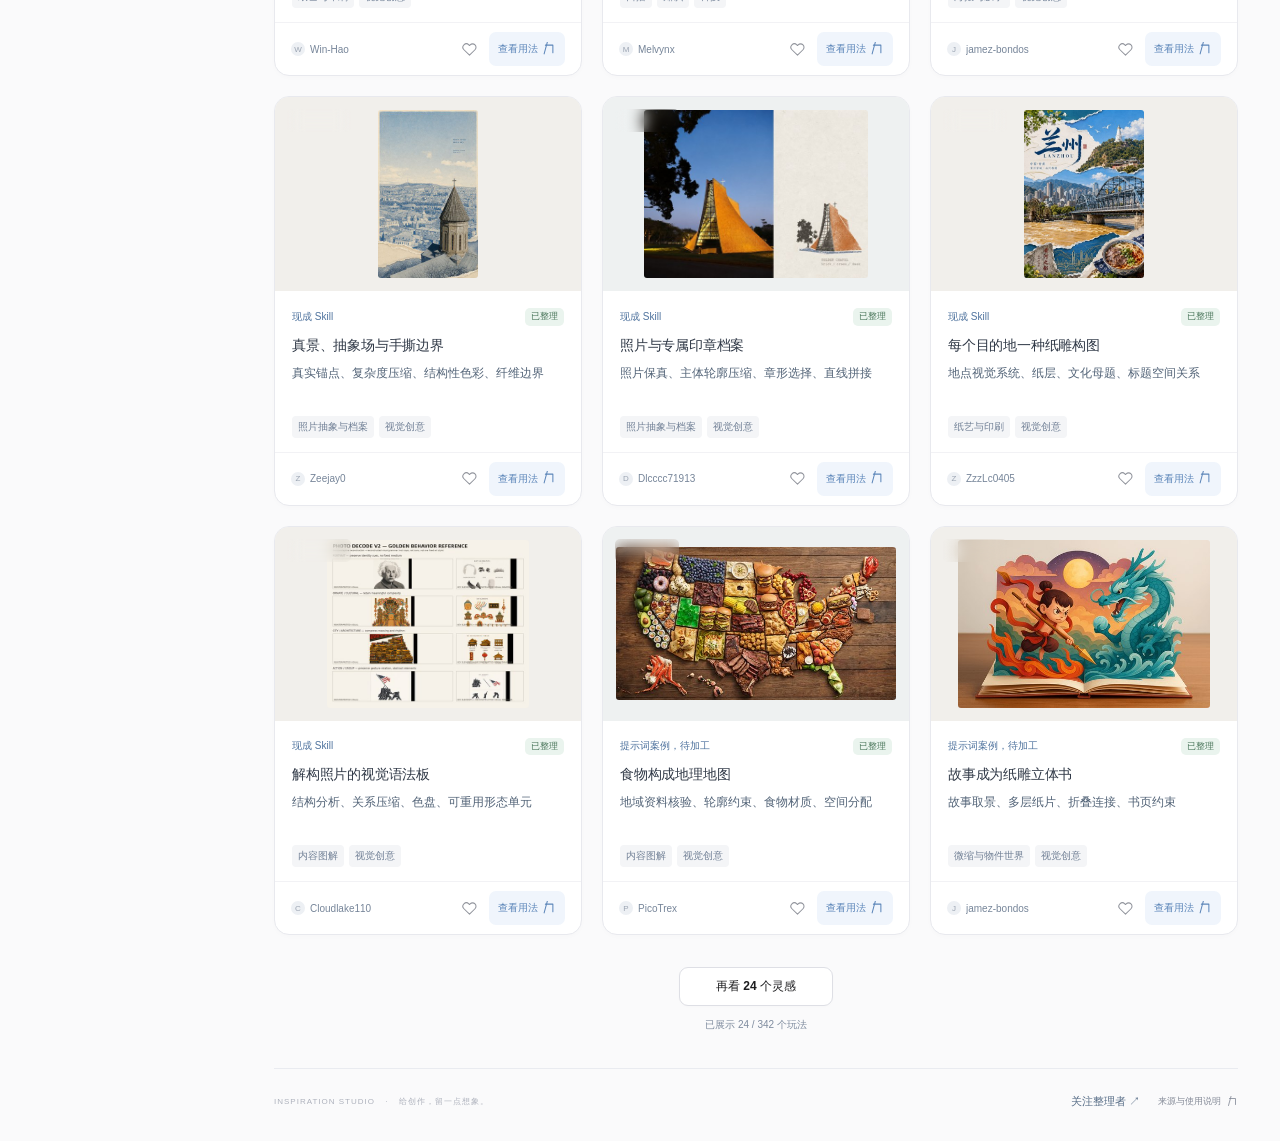
==== commit b0ac9d30: "Improve resource search, case sharing, and usage clarity" ====
--- a/docs/index.html
+++ b/docs/index.html
@@ -3,14 +3,14 @@
 <head>
   <meta charset="utf-8"><meta name="viewport" content="width=device-width, initial-scale=1">
   <meta name="theme-color" content="#f6f7f9"><meta name="description" content="生图与视频剪辑，一站收录。发现创意，收藏灵感，把喜欢的玩法带进下一次创作。">
-  <title>灵感工作台 · Skills Studio</title>
+  <title>灵感工作台 · Inspiration Studio</title>
   <link rel="icon" href="assets/mark.svg" type="image/svg+xml"><link rel="stylesheet" href="styles.css">
 </head>
 <body>
   <a class="skip" href="#main">跳到资源列表</a>
   <div id="sidebar-backdrop"></div>
   <aside class="sidebar" id="sidebar" aria-label="工作台导航">
-    <a class="brand" href="#all"><img src="assets/mark.svg" width="36" height="36" alt=""><span>灵感工作台<small>SKILLS STUDIO</small></span></a>
+    <a class="brand" href="#all"><img src="assets/mark.svg" width="36" height="36" alt=""><span>灵感工作台<small>INSPIRATION STUDIO</small></span></a>
     <button class="nav-search" id="sidebar-search"><span data-icon="search"></span><span>搜索灵感</span><kbd>Ctrl K</kbd></button>
     <p class="nav-label">探索</p>
     <nav id="primary-nav">
@@ -36,11 +36,11 @@
   <div class="workspace">
     <header class="topbar">
       <div class="breadcrumbs"><button id="menu-toggle" class="icon-button mobile-menu" aria-label="打开导航" aria-expanded="false"><span data-icon="menu"></span></button><span class="crumb-root">创意资源库</span><span class="crumb-divider">/</span><strong id="breadcrumb">全部灵感</strong></div>
-      <div class="top-actions"><button class="icon-button" id="help-open" aria-label="使用帮助"><span data-icon="help"></span></button><button class="primary-button" id="add-open"><span data-icon="plus"></span>收录灵感</button></div>
+      <div class="top-actions"><button class="icon-button" id="help-open" aria-label="使用帮助"><span data-icon="help"></span></button><button class="primary-button" id="add-open"><span data-icon="plus"></span>保存灵感</button></div>
     </header>
     <main id="main" tabindex="-1">
       <section class="hero" id="hero">
-        <div class="hero-copy"><div class="eyebrow"><span></span> YOUR NEXT GREAT IDEA</div><h1>好灵感，让创作<br>自然而然。</h1><p>从一张图，到一段故事。<br>把值得尝试的 Skill，收进你的创作日常。</p><div class="hero-meta"><span><b id="hero-total">—</b> 个灵感玩法</span><i></i><span>生图与剪辑，一站发现</span></div></div>
+        <div class="hero-copy"><div class="eyebrow"><span></span> YOUR NEXT GREAT IDEA</div><h1>好灵感，让创作<br>自然而然。</h1><p>从一张图，到一段故事。<br>把值得尝试的 Skill，收进你的创作日常。</p><a class="curator-follow" href="https://github.com/fledgling-david" target="_blank" rel="noopener noreferrer">关注整理者<span data-icon="arrow-up-right"></span></a><div class="hero-meta"><span><b id="hero-total">—</b> 个灵感玩法</span><i></i><a href="https://github.com/fledgling-david" target="_blank" rel="noopener noreferrer">fledgling-david 整理 ↗</a></div></div>
         <div class="hero-art" aria-label="精选灵感作品预览">
           <div class="art-orbit"></div><button class="art-card art-back" data-open="image-11" aria-label="查看布纹刺绣玩法"><img src="assets/image-11.jpg" alt="火箭刺绣海报" fetchpriority="high"></button><button class="art-card art-mid" data-open="image-23" aria-label="查看第二世界玩法"><img src="assets/image-23.jpg" alt="湖泊与抽象森林拼接作品" fetchpriority="high"></button><button class="art-card art-front" data-open="image-22" aria-label="查看沙丘与狐狸玩法"><img src="assets/image-22.jpg" alt="沙丘与狐狸的创意图像" fetchpriority="high"></button><span class="art-caption"><span data-icon="sparkles"></span> 让想象，多一种可能</span>
         </div>
@@ -50,24 +50,26 @@
       <section class="library" aria-label="灵感资源">
         <div class="discovery-channels" id="discovery-channels" aria-label="自动收录方向" hidden></div>
         <div class="section-head"><div><h2 id="section-title">发现你的下一个灵感</h2><span id="result-count" aria-live="polite">正在载入…</span></div><div class="view-controls"><select id="sort" aria-label="排序方式"><option value="recommended">推荐排序</option><option value="newest">最近收录</option><option value="name">名称排序</option></select><div class="view-switch" aria-label="展示方式"><button class="active" data-view="grid" aria-label="卡片视图" aria-pressed="true"><span data-icon="grid"></span></button><button data-view="list" aria-label="列表视图" aria-pressed="false"><span data-icon="list"></span></button></div></div></div>
-        <div class="filterbar"><div class="search-field"><span data-icon="search"></span><input id="search" type="search" placeholder="搜索 Skill、风格或创作场景…" aria-label="搜索资源"><kbd>Ctrl K</kbd></div><select id="kind-filter" aria-label="资源类型"><option value="">所有类型</option></select><select id="category-filter" aria-label="创作场景"><option value="">所有场景</option></select><button id="more-filters" class="filter-toggle" aria-expanded="false"><span data-icon="sliders"></span><span>筛选</span><span id="filter-dot" hidden></span></button></div>
+        <div class="filterbar"><div class="search-field"><span data-icon="search"></span><input id="search" type="search" placeholder="搜索 Skill、风格或创作场景…" aria-label="搜索资源"><kbd>Ctrl K</kbd></div><select id="kind-filter" aria-label="资源类型"><option value="">所有类型</option></select><select id="category-filter" aria-label="场景与风格"><option value="">所有场景与风格</option></select><button id="more-filters" class="filter-toggle" aria-expanded="false"><span data-icon="sliders"></span><span>筛选</span><span id="filter-dot" hidden></span></button></div>
         <div id="extra-filters" hidden><label><input id="has-image" type="checkbox">只看有样图</label><select id="verification-filter" aria-label="收录状态"><option value="">全部收录状态</option><option value="curated">已整理</option><option value="discover">待核验</option><option value="personal">手动收录</option></select><select id="review-filter" aria-label="个人整理状态"><option value="">个人整理状态</option><option>待筛选</option><option>值得研究</option><option>已整理</option><option>跳过</option></select><button id="reset-filters" class="text-button">重置筛选</button><button id="export-filtered" class="text-button"><span data-icon="download"></span>导出当前结果</button></div>
+        <div class="search-context"><label for="search-scope">搜索范围<select id="search-scope"><option value="global">全站资源</option><option value="current">当前栏目</option></select></label><span id="search-context-text" aria-live="polite"></span></div>
+        <div id="active-filters" class="active-filters" aria-label="已选条件" hidden></div>
         <div class="topic-chips" id="topic-chips" aria-label="快捷场景筛选"></div>
         <div id="load-error" class="notice" hidden></div>
         <div class="resource-grid" id="resource-grid" aria-live="polite" aria-busy="true"><div class="skeleton"></div><div class="skeleton"></div><div class="skeleton"></div></div>
         <div class="empty-state" id="empty-state" hidden><span data-icon="search"></span><h3 id="empty-title">没有找到匹配的灵感</h3><p id="empty-description">试试其他关键词，或清除筛选条件。</p><button id="empty-action" class="secondary-button">清除筛选</button></div>
         <div class="load-more-wrap"><button class="secondary-button" id="load-more" hidden>加载更多</button><span id="loaded-count"></span></div>
       </section>
-      <footer><span>SKILLS STUDIO <i>·</i> 给创作，留一点想象。</span><button class="text-button" id="footer-sources">来源与使用说明<span data-icon="arrow-up-right"></span></button></footer>
+      <footer><span>INSPIRATION STUDIO <i>·</i> 给创作，留一点想象。</span><div class="footer-links"><a href="https://github.com/fledgling-david" target="_blank" rel="noopener noreferrer">关注整理者 ↗</a><button class="text-button" id="footer-sources">来源与使用说明<span data-icon="arrow-up-right"></span></button></div></footer>
     </main>
   </div>
   <dialog aria-label="玩法详情" id="detail-dialog" class="detail-dialog"><div id="detail-content"></div></dialog>
   <dialog aria-label="效果图预览" id="image-dialog" class="image-dialog"><button class="close-button" aria-label="关闭图片预览" data-close="image-dialog"><span data-icon="close"></span></button><img id="full-image" alt=""><p id="full-image-credit"></p></dialog>
-  <dialog aria-label="收录灵感" id="add-dialog" class="small-dialog"><div class="dialog-heading"><div><p class="eyebrow">SAVE SOMETHING GOOD</p><h2>把灵感留在这里。</h2></div><button class="icon-button" data-close="add-dialog" aria-label="关闭"><span data-icon="close"></span></button></div><p class="dialog-intro">收藏项目、小红书或 X 里的好创意，下次创作时随手找到。</p><form id="add-form"><label>项目 / 作品地址<input id="add-url" type="url" placeholder="https://…" required maxlength="2000"></label><label>给灵感起个名字<input id="add-title" placeholder="例如：一张旅行照片的另一种可能" required maxlength="180"></label><div class="form-row"><label>创作方向<select id="add-media"><option value="image">生图艺术</option><option value="video">视频剪辑</option></select></label><label>场景标签<input id="add-category" placeholder="如：旅行、海报" maxlength="80"></label></div><label>提示词 / 玩法<textarea id="add-prompt" rows="3" placeholder="记下你喜欢的创作方式，或下次想试的提示词。" maxlength="20000"></textarea></label><label>公开样图地址 <small>选填</small><input id="add-image" type="url" placeholder="https://…" maxlength="2000"></label><p class="form-error" id="add-error" role="alert"></p><div class="form-foot"><span>保存在当前浏览器，可随时导出</span><button class="primary-button" type="submit">保存灵感<span data-icon="arrow-right"></span></button></div></form></dialog>
+  <dialog aria-label="保存到我的灵感" id="add-dialog" class="small-dialog"><div class="dialog-heading"><div><p class="eyebrow">SAVE SOMETHING GOOD</p><h2>把灵感留在这里。</h2></div><button class="icon-button" data-close="add-dialog" aria-label="关闭"><span data-icon="close"></span></button></div><p class="dialog-intro">将项目、小红书或 X 里的好创意保存到自己的收藏，仅当前浏览器可见，不会提交到公共资源库。</p><form id="add-form"><label>项目 / 作品地址<input id="add-url" type="url" placeholder="https://…" required maxlength="2000"></label><label>给灵感起个名字<input id="add-title" placeholder="例如：一张旅行照片的另一种可能" required maxlength="180"></label><div class="form-row"><label>创作方向<select id="add-media"><option value="image">生图艺术</option><option value="video">视频剪辑</option></select></label><label>场景标签<input id="add-category" placeholder="如：旅行、海报" maxlength="80"></label></div><label>提示词 / 玩法<textarea id="add-prompt" rows="3" placeholder="记下你喜欢的创作方式，或下次想试的提示词。" maxlength="20000"></textarea></label><label>公开样图地址 <small>选填</small><input id="add-image" type="url" placeholder="https://…" maxlength="2000"></label><p class="form-error" id="add-error" role="alert"></p><div class="form-foot"><span>保存在当前浏览器，可随时导出</span><button class="primary-button" type="submit">保存灵感<span data-icon="arrow-right"></span></button></div></form></dialog>
   <dialog aria-label="数据与备份" id="settings-dialog" class="small-dialog"><div class="dialog-heading"><div><p class="eyebrow">YOUR SPACE, YOUR DATA</p><h2>数据与备份</h2></div><button class="icon-button" data-close="settings-dialog" aria-label="关闭"><span data-icon="close"></span></button></div><p class="dialog-intro">收藏、笔记与创作清单保存在当前浏览器。换设备或更换访问地址前，先导出一份备份。</p><div class="settings-stats" id="settings-stats"></div><div class="settings-actions"><button class="settings-row" id="export-backup"><span data-icon="download"></span><span><b>导出我的工作台</b><small>收藏、笔记、收录链接、创作清单</small></span><span data-icon="chevron"></span></button><button class="settings-row" id="import-backup"><span data-icon="upload"></span><span><b>导入备份 / 迁移旧收藏</b><small>兼容原生图图录 JSON 与旧剪辑收藏</small></span><span data-icon="chevron"></span></button><button class="settings-row" id="export-resources"><span data-icon="layers"></span><span><b>导出全部资源</b><small>完整结构化 JSON，方便后续制作 Skill</small></span><span data-icon="chevron"></span></button></div><p class="settings-tip" id="migration-status">同一访问地址下的旧版收藏会自动迁移；其他地址可通过备份文件导入。</p><input id="import-file" type="file" accept="application/json,.json" hidden></dialog>
   <dialog aria-label="收录动态" id="status-dialog" class="small-dialog"><div class="dialog-heading"><div><p class="eyebrow">AUTOMATIC DISCOVERY</p><h2>收录动态</h2></div><button class="icon-button" data-close="status-dialog" aria-label="关闭"><span data-icon="close"></span></button></div><div id="status-content"></div></dialog>
   <dialog aria-label="使用帮助" id="help-dialog" class="small-dialog"><div class="dialog-heading"><div><p class="eyebrow">A LITTLE GUIDE</p><h2>从喜欢，到开始。</h2></div><button class="icon-button" data-close="help-dialog" aria-label="关闭"><span data-icon="close"></span></button></div><div class="help-steps"><div><b>01</b><span><strong>找到适合的玩法</strong><p>全部灵感包含已整理与每日自动收录的案例，也可按生图、剪辑或收录状态筛选。待核验案例尚未逐项验证；点击卡片查看来源和运行条件。</p></span></div><div><b>02</b><span><strong>留下灵感</strong><p>在详情中选择智能体，带上安装请求；收藏与笔记可在「收藏与记录」中使用。</p></span></div><div><b>03</b><span><strong>带进下一次创作</strong><p>在智能体中发送安装请求，按提示提供素材。安装过的 Skill 可以直接使用案例里的提示词。</p></span></div></div><div class="notice">这里是创意资源库。样图来自原作者或明确标注的流程示意，项目依赖与验证情况可在详情查看。</div><div id="source-libraries"></div></dialog>
   <dialog aria-label="如何安装和使用" id="installation-guide" class="small-dialog installation-guide"><div class="dialog-heading"><div><p class="eyebrow">FROM INSPIRATION TO CREATION</p><h2>看到喜欢的，就去试试。</h2></div><button class="icon-button" data-close="installation-guide" aria-label="关闭安装指南"><span data-icon="close"></span></button></div><div class="help-steps"><div><b>01</b><span><strong>打开案例，选择智能体</strong><p>在详情的「安装并使用」里选择 Codex、Cursor、Claude Code 或其他智能体。</p></span></div><div><b>02</b><span><strong>把安装请求带过去</strong><p>Codex、Cursor 支持唤起应用并预填请求；在应用中发送后才会执行。其他智能体可直接复制请求并粘贴。</p></span></div><div><b>03</b><span><strong>提供素材，开始创作</strong><p>智能体会定位对应技能、检查依赖，并告诉你需要提供什么。已有 Skill 可直接使用案例里的提示词。</p></span></div></div><div class="notice">提示词案例无需安装；工具和工作流按原项目配置。网页无法读取你的本机安装状态，完成后可在智能体里确认。</div><div class="source-list"><a href="https://learn.chatgpt.com/docs/app/commands" target="_blank" rel="noopener noreferrer">Codex 官方启动说明 ↗</a><a href="https://prod.cursor.com/docs/reference/deeplinks" target="_blank" rel="noopener noreferrer">Cursor 官方启动说明 ↗</a><a href="https://github.com/vercel-labs/skills" target="_blank" rel="noopener noreferrer">通用 Skill 安装工具 · 支持多个智能体 ↗</a></div></dialog>
   <div id="toast" role="status" aria-live="polite"></div>
-  <script src="install.js" defer></script><script src="install-ui.js" defer></script><script src="app.js" defer></script>
+  <script src="discovery.js" defer></script><script src="install.js" defer></script><script src="install-ui.js" defer></script><script src="app.js" defer></script>
 </body></html>
--- a/docs/styles.css
+++ b/docs/styles.css
@@ -21,5 +21,28 @@
 
 .discovery-channels{display:flex;flex-wrap:wrap;gap:8px;margin:0 0 23px}.discovery-channels button{display:flex;align-items:center;gap:8px;padding:10px 15px;border:1px solid #e1e7ef;border-radius:10px;font-size:12px;color:#7a8ba2;background:#fff}.discovery-channels svg{width:15px;height:15px}.discovery-channels button>span{font-size:10px;color:#91a1b7;padding-left:4px}.discovery-channels button.active{border-color:#bdd3ef;background:#edf4fd;color:#3a76b7}.discovery-channels button.active>span{color:#5c8fc8}.channel-status{display:flex;gap:15px;justify-content:space-between;font-size:10px;color:#8b9cb2;padding:10px 0}.channel-status b{font-weight:500;color:#667f9f}.status-errors summary{cursor:pointer}.status-mode+a{font-size:11px;color:#5385bd}@media(max-width:500px){.discovery-channels{gap:6px}.discovery-channels button{font-size:10px;padding:9px}.discovery-channels button>span{font-size:9px}.discovery-channels svg{width:13px;height:13px}}
 
+/* Discovery and provenance stay readable in both the library and case view. */
+.curator-follow{display:inline-flex;align-items:center;gap:6px;margin-top:15px;padding:8px 12px;border:1px solid #d2dce9;border-radius:8px;background:#ffffffb3;font-size:12px;color:#375b82;font-weight:550}
+.curator-follow:hover{background:#fff;border-color:#8eaccf}.curator-follow svg{width:13px;height:13px}
+.hero-meta{margin-top:15px;flex-wrap:wrap}.hero-meta a:hover{text-decoration:underline}.footer-links{display:flex;align-items:center;gap:18px;letter-spacing:0;font-size:11px;color:#566c86}
+.search-context{display:flex;align-items:center;flex-wrap:wrap;gap:10px 16px;margin-top:12px;color:#596b82;font-size:12px;line-height:1.7}
+.search-context label{display:flex;align-items:center;gap:8px;flex-shrink:0}.search-context select{border:1px solid #dce2eb;background:#fff;border-radius:7px;padding:6px 8px;color:#405f83;font-size:12px;min-height:34px}
+#search-context-text{flex:1;min-width:220px}.active-filters{display:flex;flex-wrap:wrap;gap:7px;margin-top:12px}
+.active-filters button{display:inline-flex;align-items:center;gap:7px;max-width:100%;padding:7px 10px;background:#edf3fb;border:1px solid #d8e4f4;border-radius:7px;color:#365c8a;font-size:12px;overflow-wrap:anywhere;text-align:left}
+.active-filters svg{width:12px;height:12px}.active-filters .clear-all{background:transparent;border-color:transparent;color:#5d6d81}
+.card-meta{justify-content:space-between;gap:6px;flex-wrap:wrap}
+
+.media-badge{font-size:10px;max-width:calc(100% - 20px);white-space:normal;text-align:right;line-height:1.4}
+.detail-facts{margin:0 0 20px;padding:13px 15px;border:1px solid #e2e8f0;border-radius:10px;background:#f8fafc}
+.detail-facts>div{display:grid;grid-template-columns:78px minmax(0,1fr);gap:10px;margin:0 0 9px;line-height:1.7;font-size:12px}.detail-facts>div:last-child{margin-bottom:0}
+.detail-facts dt{color:#52647a;font-weight:550}.detail-facts dd{margin:0;color:#465b75;overflow-wrap:anywhere}
+.detail-source-links .text-button{font-size:12px;color:#416d9f}.private-save-hint{font-size:12px;color:#64748b}
+.detail-description,.detail-repo,.detail-image-hint,.detail-credit,.installation-hint{color:#596e87}
+.card-use{white-space:nowrap;min-height:34px}.card-description{color:#536478}
+@media(max-width:760px){.detail-close{position:absolute;min-width:36px;min-height:36px}.footer-links{flex-wrap:wrap;justify-content:center}.search-context{gap:7px}.search-context label{min-height:38px}}
+@media(max-width:500px){.hero{min-height:265px}.curator-follow{font-size:12px;min-height:36px;margin-top:12px}.hero-meta{font-size:10px;max-width:250px}.search-context{font-size:12px}#search-context-text{flex-basis:100%;min-width:0}.search-context select{min-height:38px}.active-filters button{min-height:36px}.card-meta,.card-meta .type-tag,.collection-badge{font-size:10px}.card-body h3{font-size:13px}.card-description{font-size:12px;line-height:1.65;height:40px}.card-meta .type-tag{white-space:normal}.card-author{font-size:10px}.card-author .author-name{max-width:38px}.card-use{font-size:10px;padding:7px 6px}.card-use svg{display:none}.card-actions .icon-button{width:30px;height:34px}.media-badge{font-size:9px}.detail-facts>div{grid-template-columns:1fr;gap:2px}.detail-description,.prompt-box p,.detail-section p{font-size:13px}.list-view .card-footer{width:72px}.list-view .card-use{font-size:11px;min-height:36px}.footer-links{font-size:12px}.footer-links .text-button{font-size:12px}}
+
+@media(max-width:760px){.filterbar>select{min-width:0;flex:1 1 0;width:0}.filter-toggle{flex-shrink:0}}
+
 /* Collection status remains visible in every library view. */
 .collection-badge{display:inline-flex;align-items:center;flex:none;padding:2px 6px;border-radius:5px;line-height:1.5;font-size:9px;font-weight:500;white-space:nowrap}.collection-badge.pending{background:#fff4e3;color:#94621f}.collection-badge.curated{background:#eaf4ee;color:#4a765b}.collection-badge.personal{background:#eff1f5;color:#697386}.card-meta .type-tag{min-width:0;overflow:hidden;text-overflow:ellipsis;white-space:nowrap}.card-meta .meta-category{min-width:0;overflow:hidden;text-overflow:ellipsis;white-space:nowrap}.detail-kicker{flex-wrap:wrap}
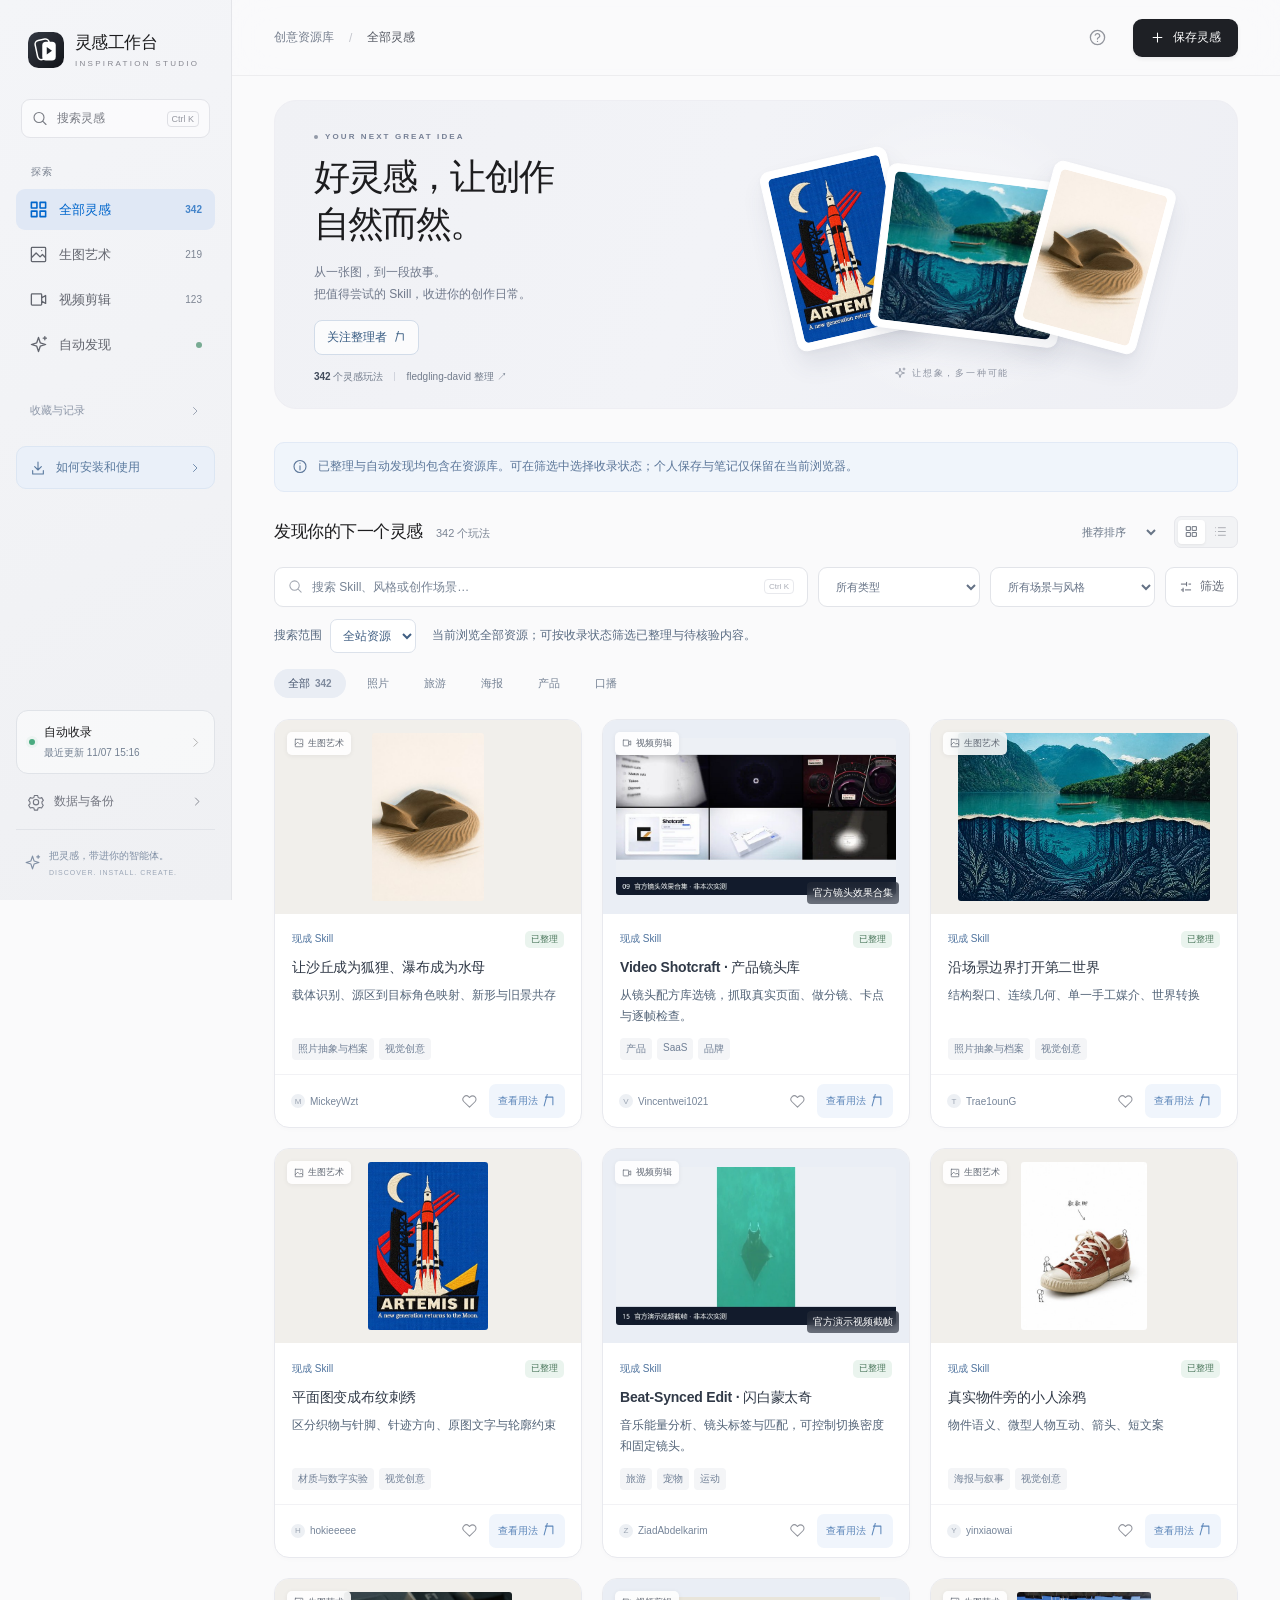
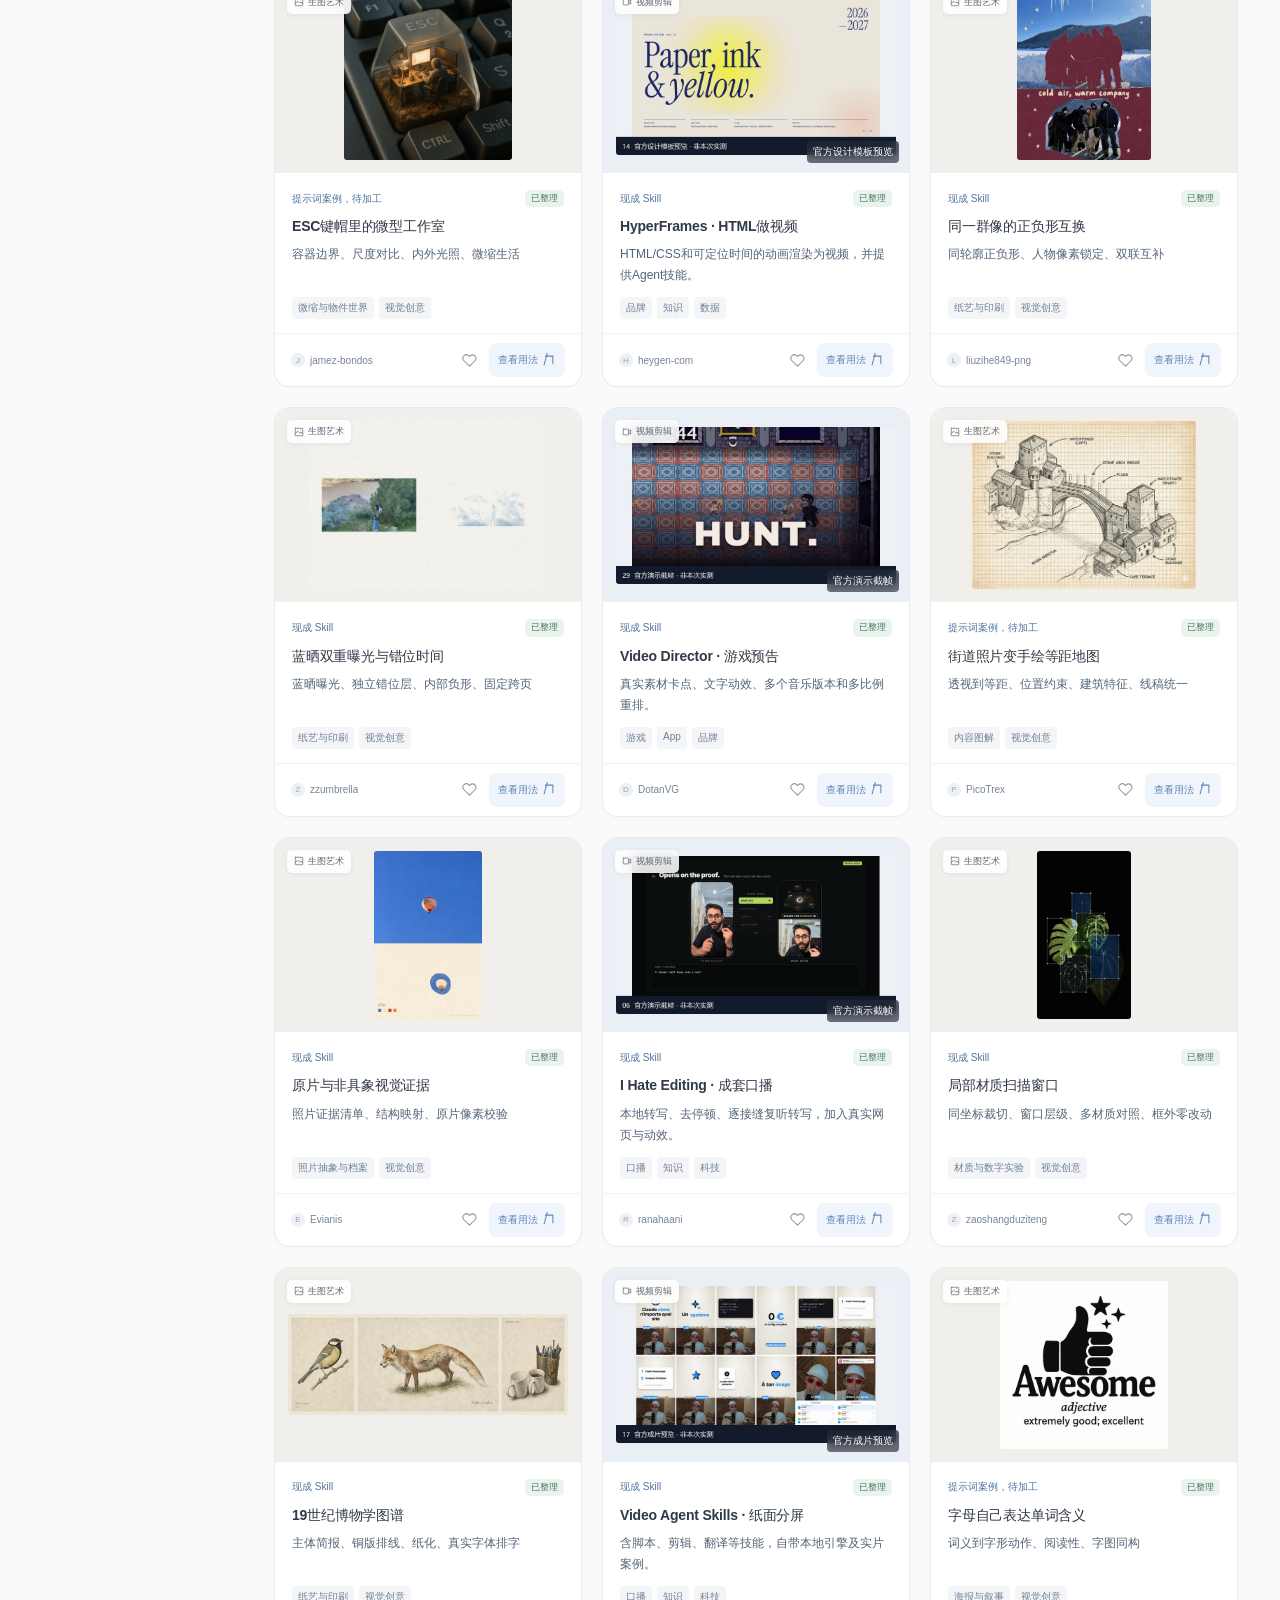
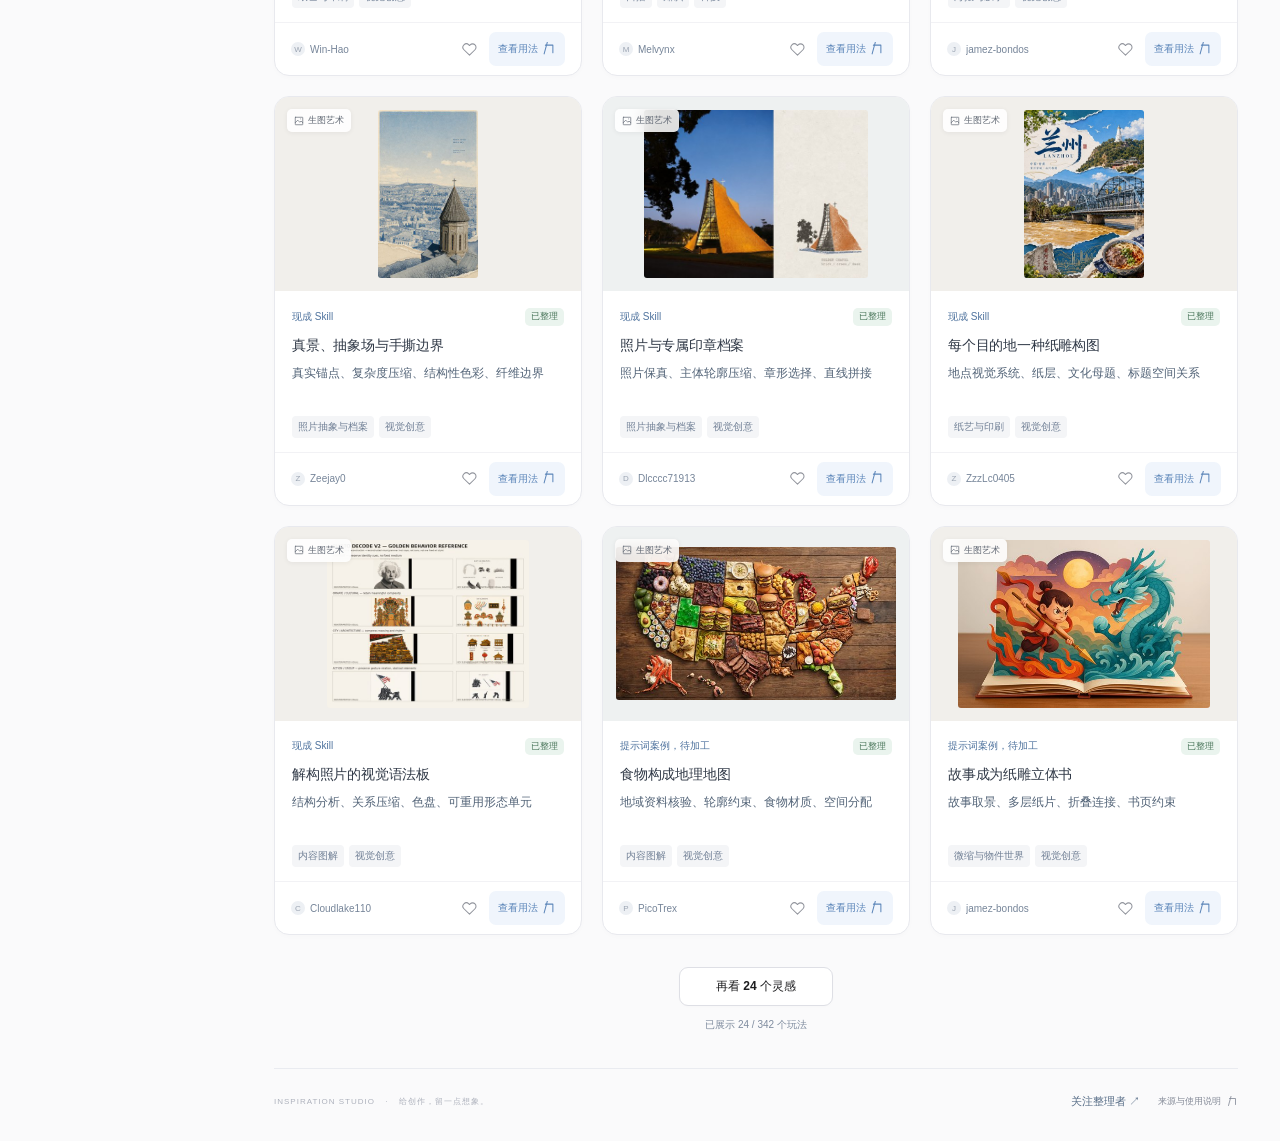
==== commit 4af7ebc0: "Version discovery assets to avoid stale browser caches" ====
--- a/docs/index.html
+++ b/docs/index.html
@@ -4,7 +4,7 @@
   <meta charset="utf-8"><meta name="viewport" content="width=device-width, initial-scale=1">
   <meta name="theme-color" content="#f6f7f9"><meta name="description" content="生图与视频剪辑，一站收录。发现创意，收藏灵感，把喜欢的玩法带进下一次创作。">
   <title>灵感工作台 · Inspiration Studio</title>
-  <link rel="icon" href="assets/mark.svg" type="image/svg+xml"><link rel="stylesheet" href="styles.css">
+  <link rel="icon" href="assets/mark.svg" type="image/svg+xml"><link rel="stylesheet" href="styles.css?v=discovery-1">
 </head>
 <body>
   <a class="skip" href="#main">跳到资源列表</a>
@@ -71,5 +71,5 @@
   <dialog aria-label="使用帮助" id="help-dialog" class="small-dialog"><div class="dialog-heading"><div><p class="eyebrow">A LITTLE GUIDE</p><h2>从喜欢，到开始。</h2></div><button class="icon-button" data-close="help-dialog" aria-label="关闭"><span data-icon="close"></span></button></div><div class="help-steps"><div><b>01</b><span><strong>找到适合的玩法</strong><p>全部灵感包含已整理与每日自动收录的案例，也可按生图、剪辑或收录状态筛选。待核验案例尚未逐项验证；点击卡片查看来源和运行条件。</p></span></div><div><b>02</b><span><strong>留下灵感</strong><p>在详情中选择智能体，带上安装请求；收藏与笔记可在「收藏与记录」中使用。</p></span></div><div><b>03</b><span><strong>带进下一次创作</strong><p>在智能体中发送安装请求，按提示提供素材。安装过的 Skill 可以直接使用案例里的提示词。</p></span></div></div><div class="notice">这里是创意资源库。样图来自原作者或明确标注的流程示意，项目依赖与验证情况可在详情查看。</div><div id="source-libraries"></div></dialog>
   <dialog aria-label="如何安装和使用" id="installation-guide" class="small-dialog installation-guide"><div class="dialog-heading"><div><p class="eyebrow">FROM INSPIRATION TO CREATION</p><h2>看到喜欢的，就去试试。</h2></div><button class="icon-button" data-close="installation-guide" aria-label="关闭安装指南"><span data-icon="close"></span></button></div><div class="help-steps"><div><b>01</b><span><strong>打开案例，选择智能体</strong><p>在详情的「安装并使用」里选择 Codex、Cursor、Claude Code 或其他智能体。</p></span></div><div><b>02</b><span><strong>把安装请求带过去</strong><p>Codex、Cursor 支持唤起应用并预填请求；在应用中发送后才会执行。其他智能体可直接复制请求并粘贴。</p></span></div><div><b>03</b><span><strong>提供素材，开始创作</strong><p>智能体会定位对应技能、检查依赖，并告诉你需要提供什么。已有 Skill 可直接使用案例里的提示词。</p></span></div></div><div class="notice">提示词案例无需安装；工具和工作流按原项目配置。网页无法读取你的本机安装状态，完成后可在智能体里确认。</div><div class="source-list"><a href="https://learn.chatgpt.com/docs/app/commands" target="_blank" rel="noopener noreferrer">Codex 官方启动说明 ↗</a><a href="https://prod.cursor.com/docs/reference/deeplinks" target="_blank" rel="noopener noreferrer">Cursor 官方启动说明 ↗</a><a href="https://github.com/vercel-labs/skills" target="_blank" rel="noopener noreferrer">通用 Skill 安装工具 · 支持多个智能体 ↗</a></div></dialog>
   <div id="toast" role="status" aria-live="polite"></div>
-  <script src="discovery.js" defer></script><script src="install.js" defer></script><script src="install-ui.js" defer></script><script src="app.js" defer></script>
+  <script src="discovery.js?v=discovery-1" defer></script><script src="install.js" defer></script><script src="install-ui.js" defer></script><script src="app.js?v=discovery-1" defer></script>
 </body></html>
